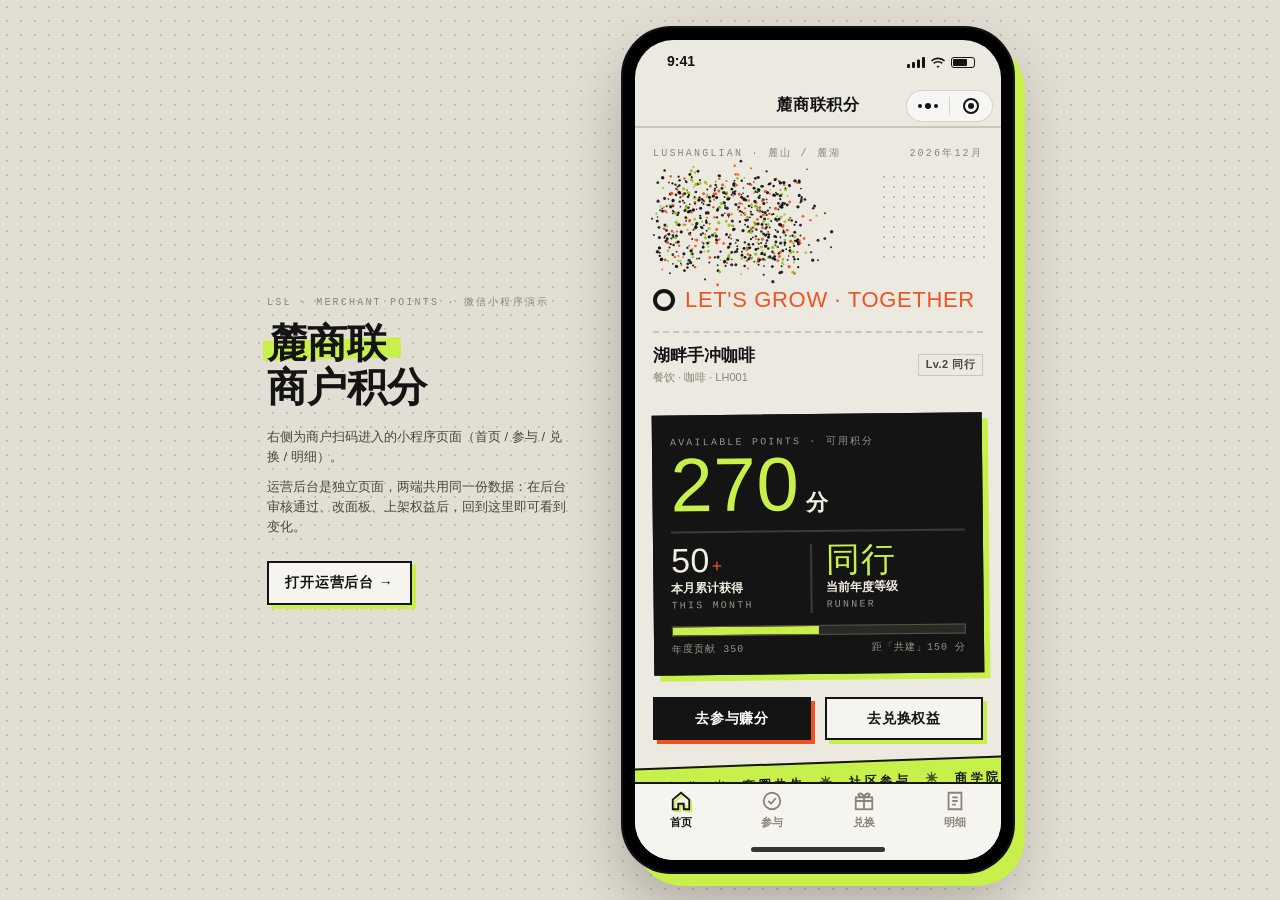
==== index.html @ a85f7c79 "麓商联商户积分系统演示：商户端小程序页面 + 运营后台 - 商户端（index.html）：按微信小程序画面呈现，首页 / 参与 / 兑换 / 明细四个 Tab，   积分申报、权益兑换、绑定门店与入" ====
<!DOCTYPE html>
<html lang="zh-CN">
<head>
  <meta charset="UTF-8" />
  <meta name="viewport" content="width=device-width, initial-scale=1, viewport-fit=cover" />
  <meta name="theme-color" content="#ece9e0" />
  <title>麓商联 · 商户积分</title>
  <link rel="stylesheet" href="styles.css" />
</head>
<body class="mp">

  <!-- 桌面端演示说明（手机打开时自动隐藏） -->
  <aside class="stage-note">
    <div class="mono">LSL · MERCHANT POINTS · 微信小程序演示</div>
    <h1><span class="marker">麓商联</span><br />商户积分</h1>
    <p>右侧为商户扫码进入的小程序页面（首页 / 参与 / 兑换 / 明细）。</p>
    <p>运营后台是独立页面，两端共用同一份数据：在后台审核通过、改面板、上架权益后，回到这里即可看到变化。</p>
    <a class="btn green" href="admin.html" target="_blank">打开运营后台 →</a>
  </aside>

  <div class="phone">
    <div class="screen" id="screen">
      <div class="statusbar">
        <span>9:41</span>
        <span class="sig">
          <svg width="18" height="11" viewBox="0 0 18 11" fill="currentColor"><rect x="0" y="7" width="3" height="4" rx="1"/><rect x="5" y="5" width="3" height="6" rx="1"/><rect x="10" y="2.5" width="3" height="8.5" rx="1"/><rect x="15" y="0" width="3" height="11" rx="1"/></svg>
          <svg width="16" height="11" viewBox="0 0 16 11" fill="currentColor"><path d="M8 2.2c2.3 0 4.4.9 6 2.4l1.1-1.2A10 10 0 0 0 8 .6 10 10 0 0 0 .9 3.4L2 4.6a8.5 8.5 0 0 1 6-2.4Zm0 3.3c1.4 0 2.7.5 3.7 1.4l1.1-1.2A7 7 0 0 0 8 3.9a7 7 0 0 0-4.8 1.8l1.1 1.2c1-.9 2.3-1.4 3.7-1.4Zm0 3.2c.6 0 1.1.2 1.5.6L8 11 6.5 9.3c.4-.4.9-.6 1.5-.6Z"/></svg>
          <span class="batt"><i></i></span>
        </span>
      </div>
      <div class="navbar">
        <button class="back" id="navBack" aria-label="返回">‹</button>
        <div class="title" id="navTitle">麓商联积分</div>
        <div class="capsule" aria-hidden="true">
          <span class="dots"><i></i><i></i><i></i></span><span class="sep"></span><span><i class="ring"></i></span>
        </div>
      </div>

      <main class="page" id="page"></main>

      <nav class="tabbar" id="tabbar">
        <button data-tab="home" class="on">
          <svg viewBox="0 0 24 24"><path d="M3 10.5 12 3l9 7.5V21h-6v-6H9v6H3z"/></svg>首页
        </button>
        <button data-tab="tasks">
          <svg viewBox="0 0 24 24"><circle cx="12" cy="12" r="9"/><path d="m8 12 3 3 5-6"/></svg>参与
        </button>
        <button data-tab="mall">
          <svg viewBox="0 0 24 24"><rect x="3" y="8" width="18" height="13"/><path d="M3 12h18M12 8v13M12 8S10 3 7 4s0 4 5 4c5 0 8-3 5-4s-5 4-5 4"/></svg>兑换
        </button>
        <button data-tab="ledger">
          <svg viewBox="0 0 24 24"><path d="M5 3h14v18H5z"/><path d="M9 8h6M9 12h6M9 16h4"/></svg>明细
        </button>
      </nav>
      <div class="home-ind"></div>
    </div>
  </div>

  <script src="store.js"></script>
  <script src="fx.js"></script>
  <script src="app.js"></script>
</body>
</html>
---- styles.css ----
/* 麓商联商户积分系统 · 共用样式
 * 视觉参照「麓客热汗圈 LETS SWEAT」（浅色）：米白底、墨黑描边的手绘感倾斜卡片、
 * 荧光绿马克笔底条 / 橙红点缀、粗黑中文标题、窄体数字、等宽字距标签、错位阴影按钮。
 */
:root {
  --bg: #ece9e0;          /* 米白底 */
  --bg-deep: #141414;     /* 墨黑（实心按钮 / 深色块） */
  --card: #f6f4ee;
  --card-2: #e3dfd3;
  --field: #f8f6f1;
  --line: #141414;
  --line-soft: #cbc6b8;
  --ink: #141414;
  --ink-2: #4b473e;
  --muted: #8a8578;
  --orange: #ea5520;
  --orange-deep: #c9431a;
  --lime: #c8f04a;        /* 荧光绿马克笔 */
  --lime-ink: #4f7a00;    /* 荧光绿在浅底上的可读文字色 */
  --cyan: #1597a6;
  --shadow: #b9b4a6;

  --sec-donation: var(--orange);
  --sec-synergy: var(--lime-ink);
  --sec-community: var(--cyan);

  --f-cn: "Source Han Sans SC", "Noto Sans CJK SC", "PingFang SC", "HarmonyOS Sans SC", "Microsoft YaHei", sans-serif;
  --f-num: "Bebas Neue", "Oswald", Impact, "Haettenschweiler", "Arial Narrow Bold", "DIN Condensed", sans-serif;
  --f-mono: "JetBrains Mono", "SFMono-Regular", Menlo, Consolas, "Courier New", monospace;
}

* { box-sizing: border-box; margin: 0; padding: 0; -webkit-tap-highlight-color: transparent; }
html, body { height: 100%; }
body {
  font-family: var(--f-cn);
  color: var(--ink);
  background: var(--bg);
  font-size: 14px;
  line-height: 1.55;
  -webkit-font-smoothing: antialiased;
}
button, input, select, textarea { font: inherit; color: inherit; }
button { cursor: pointer; background: none; border: 0; }
a { color: inherit; text-decoration: none; }
img { max-width: 100%; display: block; }

/* ---------- 基础元素 ---------- */
.mono { font-family: var(--f-mono); letter-spacing: .22em; font-size: 10px; color: var(--muted); text-transform: uppercase; }
.num { font-family: var(--f-num); font-weight: 400; letter-spacing: .01em; line-height: .9; }
.orange { color: var(--orange); }
.lime { color: var(--lime); }
.muted { color: var(--muted); }
.heavy { font-weight: 900; letter-spacing: .02em; }

/* 粗黑标题 + 荧光绿马克笔底条 */
.marker { position: relative; display: inline-block; z-index: 0; }
.marker::after {
  content: ""; position: absolute; z-index: -1; left: -4px; right: -14px; bottom: .08em; height: .5em;
  background: var(--lime); transform: rotate(-1.6deg); transform-origin: left;
}

/* 区块标题：02 / 06 · 关于我们 */
.sec-head { display: flex; justify-content: space-between; align-items: center; padding-bottom: 10px; border-bottom: 2px solid var(--line-soft); margin-bottom: 18px; }
.sec-head .mono b { color: var(--ink-2); font-weight: 600; }
.sec-title { font-size: 26px; font-weight: 900; line-height: 1.15; margin-bottom: 16px; letter-spacing: .02em; }

/* 手绘感描边卡片（轻微倾斜、错落） */
.card {
  position: relative; background: var(--card); border: 2px solid var(--line);
  padding: 16px; box-shadow: 4px 4px 0 var(--shadow);
}
.tilt > .card:nth-child(3n+1), .card.t1 { transform: rotate(-.6deg); }
.tilt > .card:nth-child(3n+2), .card.t2 { transform: rotate(.5deg); }
.tilt > .card:nth-child(3n), .card.t3 { transform: rotate(-.25deg); }
.idx {
  position: absolute; top: -9px; right: -7px; background: var(--orange-deep); color: #fff;
  font-family: var(--f-mono); font-size: 10px; padding: 2px 6px; border: 1.5px solid var(--ink); letter-spacing: .05em;
}

/* 按钮：深色 + 浅描边 + 错位色块阴影 */
.btn {
  display: inline-flex; align-items: center; justify-content: center; gap: 6px;
  background: var(--bg-deep); color: #fff; border: 2px solid var(--line);
  padding: 9px 16px; font-weight: 800; letter-spacing: .06em; font-size: 14px;
  box-shadow: 4px 4px 0 var(--orange); transition: transform .12s, box-shadow .12s; white-space: nowrap;
}
.btn:active { transform: translate(3px, 3px); box-shadow: 1px 1px 0 var(--orange); }
.btn.green { background: var(--card); color: var(--ink); box-shadow: 4px 4px 0 var(--lime); }
.btn.green:active { box-shadow: 1px 1px 0 var(--lime); }
.btn.solid { background: var(--orange); border-color: var(--ink); color: #fff; box-shadow: 4px 4px 0 var(--ink); }
.btn.lime { background: var(--lime); color: var(--ink); border-color: var(--ink); box-shadow: 4px 4px 0 var(--ink); }
.btn.ghost { background: transparent; box-shadow: none; border-color: var(--line-soft); color: var(--ink-2); }
.btn.sm { padding: 5px 10px; font-size: 12px; box-shadow: 3px 3px 0 var(--orange); }
.btn.sm.green { box-shadow: 3px 3px 0 var(--lime); }
.btn.sm.ghost { box-shadow: none; }
.btn.block { width: 100%; }
.btn[disabled] { opacity: .4; pointer-events: none; }

/* 板块标签 */
.chip {
  display: inline-flex; align-items: center; gap: 4px; font-size: 11px; padding: 1px 7px; border: 1.5px solid currentColor;
  font-weight: 700; letter-spacing: .04em; white-space: nowrap; line-height: 1.6;
}
.chip.donation { color: var(--sec-donation); }
.chip.synergy { color: var(--sec-synergy); }
.chip.community { color: var(--sec-community); }
.chip.plain { color: var(--ink-2); border-color: var(--line-soft); }
.dot { width: 8px; height: 8px; display: inline-block; }
.dot.donation { background: var(--sec-donation); }
.dot.synergy { background: var(--lime); outline: 1.5px solid var(--ink); outline-offset: -1.5px; }
.dot.community { background: var(--sec-community); }

/* 跑马灯斜条 */
.band {
  background: var(--lime); color: var(--ink); transform: rotate(-2deg); margin: 22px -30px; padding: 8px 0;
  overflow: hidden; white-space: nowrap; border-top: 2px solid var(--ink); border-bottom: 2px solid var(--ink);
}
.band-track { display: inline-block; animation: marquee 22s linear infinite; font-weight: 800; font-size: 12px; letter-spacing: .3em; }
.band-track span { margin: 0 14px; }
.band-track i { font-style: normal; opacity: .7; }
@keyframes marquee { from { transform: translateX(0); } to { transform: translateX(-50%); } }

/* 粒子标题 */
[data-fx] { position: relative; }
[data-fx].fx-run:not(.fx-done) .fx-line { opacity: 0; }
[data-fx] .fx-line { transition: opacity 1s ease; display: block; }
.fx-canvas { position: absolute; pointer-events: none; transition: opacity .9s ease; z-index: 2; }

/* 表单 */
.field { display: block; margin-bottom: 14px; }
.field > span { display: block; font-size: 12px; color: var(--ink-2); margin-bottom: 6px; font-weight: 700; }
.field input, .field select, .field textarea {
  width: 100%; background: var(--field); border: 2px solid var(--line-soft); padding: 10px 12px; outline: none; border-radius: 0;
}
.field textarea { min-height: 80px; resize: vertical; }
.field input:focus, .field select:focus, .field textarea:focus { border-color: var(--ink); box-shadow: 3px 3px 0 var(--lime); }
.field .hint { font-size: 12px; color: var(--muted); margin-top: 6px; }
.row { display: flex; gap: 12px; }
.row > * { flex: 1; }

/* 进度条 / 分段条 */
.bar { height: 10px; background: var(--card-2); border: 1.5px solid var(--ink); display: flex; overflow: hidden; }
.bar > i { display: block; height: 100%; }
.bar > i.donation { background: var(--sec-donation); }
.bar > i.synergy { background: var(--lime); }
.bar > i.community { background: var(--sec-community); }
.bar > i.lv { background: var(--lime); }

.empty { text-align: center; color: var(--muted); padding: 28px 0; font-size: 13px; }

/* toast */
.toast {
  position: fixed; left: 50%; top: 40%; transform: translate(-50%, -50%); z-index: 999; background: var(--bg-deep); color: #fff;
  border: 2px solid var(--ink); box-shadow: 4px 4px 0 var(--lime); padding: 12px 18px; font-weight: 700; max-width: 300px; text-align: center;
  animation: pop .2s ease;
}
@keyframes pop { from { transform: translate(-50%, -40%); opacity: 0; } }

/* ==========================================================
 *  商户端 · 微信小程序模拟
 * ========================================================== */
body.mp {
  background-color: #e2ded3;
  background-image: radial-gradient(rgba(20, 20, 20, .16) 1px, transparent 1.2px);
  background-size: 14px 14px;
  display: flex; align-items: center; justify-content: center; gap: 56px; min-height: 100vh; padding: 24px;
}
.stage-note { max-width: 300px; }
.stage-note h1 { font-size: 40px; font-weight: 900; line-height: 1.1; margin: 10px 0 18px; }
.stage-note p { color: var(--ink-2); font-size: 13px; margin-bottom: 10px; }
.stage-note .btn { margin-top: 14px; }

.phone {
  width: 390px; height: 844px; border-radius: 48px; background: #000; padding: 12px; position: relative; flex: none;
  box-shadow: 0 0 0 2px #141414, 12px 14px 0 var(--lime), 0 30px 60px rgba(0, 0, 0, .25);
}
.screen { width: 100%; height: 100%; border-radius: 38px; overflow: hidden; background: var(--bg); display: flex; flex-direction: column; position: relative; }
.statusbar { height: 44px; flex: none; display: flex; align-items: center; justify-content: space-between; padding: 0 26px 0 32px; font-size: 14px; font-weight: 700; }
.statusbar .sig { display: flex; gap: 5px; align-items: center; }
.statusbar .batt { width: 24px; height: 11px; border: 1.5px solid var(--ink); border-radius: 3px; padding: 1px; }
.statusbar .batt i { display: block; height: 100%; width: 72%; background: var(--ink); border-radius: 1px; }

.navbar { height: 44px; flex: none; position: relative; display: flex; align-items: center; justify-content: center; border-bottom: 2px solid var(--line-soft); }
.navbar .title { font-weight: 800; font-size: 16px; letter-spacing: .04em; }
.navbar .back { position: absolute; left: 10px; font-size: 22px; padding: 0 8px; display: none; }
.capsule {
  position: absolute; right: 8px; top: 6px; width: 87px; height: 32px; border-radius: 16px; border: 1px solid rgba(0, 0, 0, .14);
  background: rgba(255, 255, 255, .6); display: flex; align-items: center;
}
.capsule span { flex: 1; display: flex; justify-content: center; align-items: center; }
.capsule .sep { flex: none; width: 1px; height: 18px; background: rgba(0, 0, 0, .14); }
.capsule .dots { gap: 3px; }
.capsule .dots i { width: 4px; height: 4px; border-radius: 50%; background: var(--ink); display: block; }
.capsule .dots i:nth-child(2) { width: 6px; height: 6px; }
.capsule .ring { width: 16px; height: 16px; border-radius: 50%; border: 2px solid var(--ink); position: relative; }
.capsule .ring::after { content: ""; position: absolute; inset: 3px; border-radius: 50%; background: var(--ink); }

.page { flex: 1; overflow-y: auto; overflow-x: hidden; padding: 18px 18px 28px; scrollbar-width: none; }
.page::-webkit-scrollbar { display: none; }

.tabbar { flex: none; height: 78px; padding-bottom: 22px; display: flex; border-top: 2px solid var(--ink); background: var(--card); }
.tabbar button { flex: 1; display: flex; flex-direction: column; align-items: center; justify-content: center; gap: 2px; font-size: 11px; color: var(--muted); font-weight: 700; }
.tabbar svg { width: 22px; height: 22px; stroke: currentColor; fill: none; stroke-width: 2; }
.tabbar button.on { color: var(--ink); }
.tabbar button.on svg { filter: drop-shadow(2px 2px 0 var(--lime)); }
.home-ind { position: absolute; bottom: 8px; left: 50%; transform: translateX(-50%); width: 134px; height: 5px; border-radius: 3px; background: var(--ink); opacity: .85; z-index: 50; }

/* 首页 Hero */
.hero { position: relative; margin-bottom: 18px; }
.hero .brand-line { display: flex; justify-content: space-between; align-items: center; }
.hero-title { font-size: 46px; font-weight: 900; line-height: 1.06; margin: 14px 0 10px; letter-spacing: .02em; }
.hero-title .fx-line:last-child { position: relative; }
.hero-band { position: absolute; left: -6px; right: -60px; bottom: 2px; height: 22px; background: var(--lime); transform: rotate(-2.2deg); z-index: -1; }
.hero-tag { font-family: var(--f-num); color: var(--orange); font-size: 22px; letter-spacing: .03em; display: flex; align-items: center; gap: 10px; }
.hero-tag::before { content: ""; width: 14px; height: 14px; border: 4px solid var(--ink); border-radius: 50%; }

.store-line { display: flex; align-items: center; justify-content: space-between; gap: 10px; margin: 14px 0 0; padding: 10px 0; border-top: 2px dashed var(--line-soft); }
.store-line .name { font-size: 17px; font-weight: 900; }
.store-line .meta { font-size: 11px; color: var(--muted); }

.points-card { margin-top: 18px; padding: 18px 16px 16px; background: var(--bg-deep); color: #f2ede1; border: 2px solid var(--line); box-shadow: 6px 6px 0 var(--lime); transform: rotate(-.6deg); }
.points-card .big { font-size: 76px; color: var(--lime); }
.points-card .big small { font-size: 22px; color: #f2ede1; margin-left: 6px; font-family: var(--f-cn); font-weight: 800; }
.points-card .stats { display: flex; border-top: 2px solid #3b3a35; margin-top: 12px; padding-top: 12px; }
.points-card .stats > div { flex: 1; }
.points-card .stats > div + div { border-left: 2px solid #3b3a35; padding-left: 14px; }
.points-card .stats .num { font-size: 34px; }
.points-card .stats .num em { font-style: normal; font-size: 18px; color: var(--orange); margin-left: 2px; }
.points-card .stats .lbl { font-size: 12px; font-weight: 800; margin-top: 4px; }
.points-card .lvbar { margin-top: 12px; }
.points-card .lvbar .mono { display: flex; justify-content: space-between; margin-top: 6px; letter-spacing: .1em; }
.hero-actions { display: flex; gap: 14px; margin-top: 22px; }
.hero-actions .btn { flex: 1; }

.block { margin-top: 30px; }

/* 年度贡献值 */
.contrib-total { display: flex; align-items: baseline; gap: 10px; margin-bottom: 10px; }
.contrib-total .num { font-size: 56px; }
.contrib-rows { margin-top: 14px; }
.contrib-row { display: flex; align-items: center; gap: 10px; padding: 9px 0; border-bottom: 1.5px dashed var(--line-soft); }
.contrib-row .nm { font-weight: 800; flex: 1; }
.contrib-row .en { font-family: var(--f-mono); font-size: 10px; color: var(--muted); letter-spacing: .2em; }
.contrib-row .num { font-size: 26px; min-width: 50px; text-align: right; }

/* 规则卡 */
.rule-cards { display: grid; gap: 18px; }
.rule-card h3 { font-size: 20px; font-weight: 900; display: flex; align-items: center; gap: 8px; }
.rule-card .en { font-family: var(--f-mono); font-size: 10px; letter-spacing: .25em; color: var(--muted); margin-bottom: 4px; }
.rule-card .what { color: var(--ink-2); font-size: 13px; margin: 6px 0 10px; }
.rule-card ul { list-style: none; border-top: 1.5px solid var(--line-soft); padding-top: 8px; }
.rule-card li { font-size: 13px; padding: 3px 0 3px 16px; position: relative; }
.rule-card li::before { content: "✳"; position: absolute; left: 0; color: var(--orange); font-size: 10px; top: 6px; }
.rule-card .verify { font-size: 12px; color: var(--muted); margin-top: 8px; }
.rule-card .mine { display: flex; justify-content: space-between; align-items: baseline; margin-top: 10px; padding-top: 10px; border-top: 1.5px dashed var(--line-soft); font-size: 12px; font-weight: 700; }
.rule-card .mine .num { font-size: 28px; }

/* 商圈面板 */
.panel-box { background: var(--card); border: 2px solid var(--line); padding: 16px; box-shadow: 5px 5px 0 var(--lime); }
.panel-box h3 { color: var(--ink); font-size: 22px; font-weight: 900; line-height: 1.2; }
.metrics { display: grid; grid-template-columns: repeat(3, 1fr); margin: 14px 0 6px; border-top: 2px solid var(--line-soft); border-bottom: 2px solid var(--line-soft); }
.metrics > div { padding: 12px 0 10px; }
.metrics > div + div { padding-left: 10px; border-left: 1.5px solid var(--line-soft); }
.metrics .num { font-size: 32px; }
.metrics .unit { color: var(--orange); font-weight: 800; font-size: 12px; }
.metrics .lbl { font-size: 11px; color: var(--ink-2); font-weight: 700; margin-top: 4px; }
.notices { list-style: none; }
.notices li { display: flex; gap: 10px; padding: 9px 0; border-bottom: 1.5px dashed var(--line-soft); font-size: 13px; }
.notices li:last-child { border-bottom: 0; }
.notices .n { font-family: var(--f-mono); color: var(--orange); font-size: 11px; padding-top: 2px; }

/* 参与任务 */
.task-list { display: grid; gap: 16px; }
.task .top { display: flex; gap: 6px; flex-wrap: wrap; margin-bottom: 8px; }
.task h4 { font-size: 16px; font-weight: 900; line-height: 1.35; }
.task .desc { font-size: 12px; color: var(--ink-2); margin: 6px 0 10px; }
.task .foot { display: flex; align-items: flex-end; justify-content: space-between; gap: 10px; border-top: 1.5px solid var(--line-soft); padding-top: 10px; }
.task .pts .num { font-size: 30px; color: var(--ink); }
.task .pts .mono { letter-spacing: .1em; }
.task .verify { font-size: 11px; color: var(--muted); }

.filters { display: flex; gap: 8px; overflow-x: auto; margin-bottom: 18px; scrollbar-width: none; }
.filters::-webkit-scrollbar { display: none; }
.filters button { flex: none; border: 2px solid var(--line-soft); padding: 5px 12px; font-size: 12px; font-weight: 800; color: var(--ink-2); }
.filters button.on { border-color: var(--ink); background: var(--ink); color: #fff; box-shadow: 3px 3px 0 var(--orange); }

/* 兑换 */
.reward-list { display: grid; gap: 14px; }
.reward { display: flex; gap: 12px; align-items: center; }
.reward .ico { width: 54px; height: 54px; flex: none; border: 2px solid var(--line); display: flex; align-items: center; justify-content: center; font-family: var(--f-num); font-size: 26px; background: var(--card-2); }
.reward .body { flex: 1; min-width: 0; }
.reward h4 { font-size: 15px; font-weight: 900; }
.reward .sub { font-size: 11px; color: var(--muted); }
.reward .state { font-size: 12px; font-weight: 800; margin-top: 4px; }
.reward .cost { text-align: right; flex: none; }
.reward .cost .num { font-size: 28px; color: var(--ink); }
.ok-text { color: var(--lime-ink); }
.lack-text { color: var(--orange); }

.mall-grid { display: grid; grid-template-columns: 1fr 1fr; gap: 16px 12px; }
.mall-card { display: flex; flex-direction: column; padding: 12px; }
.mall-card .cover { height: 84px; margin: -12px -12px 10px; border-bottom: 2px solid var(--line); background: repeating-linear-gradient(-45deg, var(--card-2) 0 8px, var(--card) 8px 16px); display: flex; align-items: flex-end; justify-content: space-between; padding: 8px; }
.mall-card .cover .num { font-size: 40px; color: var(--ink); opacity: .9; }
.mall-card h4 { font-size: 14px; font-weight: 900; line-height: 1.3; }
.mall-card .sub { font-size: 11px; color: var(--muted); margin: 4px 0 8px; flex: 1; }
.mall-card .cost { display: flex; align-items: baseline; justify-content: space-between; margin-bottom: 10px; }
.mall-card .cost .num { font-size: 26px; color: var(--ink); }

/* 流水 */
.ledger { list-style: none; }
.ledger li { display: flex; align-items: center; gap: 10px; padding: 11px 0; border-bottom: 1.5px dashed var(--line-soft); }
.ledger .t { flex: 1; min-width: 0; }
.ledger .t b { display: block; font-size: 14px; font-weight: 800; white-space: nowrap; overflow: hidden; text-overflow: ellipsis; }
.ledger .t small { font-size: 11px; color: var(--muted); display: flex; gap: 6px; align-items: center; margin-top: 2px; }
.ledger .v { font-family: var(--f-num); font-size: 24px; }
.ledger .v.plus { color: var(--lime-ink); }
.ledger .v.minus { color: var(--orange); }

.status { font-size: 11px; font-weight: 800; padding: 1px 6px; border: 1.5px solid; white-space: nowrap; }
.status.pending, .status.s-待处理 { color: #b07a00; }
.status.approved, .status.s-已完成, .status.active { color: var(--lime-ink); }
.status.rejected, .status.revoked, .status.off { color: var(--orange); }
.status.s-处理中 { color: var(--cyan); }

.footer-switch { margin-top: 34px; text-align: center; padding: 18px 0 6px; border-top: 2px solid var(--line-soft); }
.footer-switch .mono { margin-top: 12px; display: block; }

/* 底部弹层（小程序 ActionSheet 风格） */
.mask { position: absolute; inset: 0; background: rgba(0, 0, 0, .6); z-index: 80; display: flex; align-items: flex-end; animation: fade .2s; }
@keyframes fade { from { opacity: 0; } }
.sheet { width: 100%; max-height: 86%; overflow-y: auto; background: var(--bg); border-top: 2px solid var(--line); padding: 18px 18px 34px; animation: up .25s ease; }
@keyframes up { from { transform: translateY(40px); opacity: .3; } }
.sheet-head { display: flex; justify-content: space-between; align-items: center; margin-bottom: 14px; }
.sheet-head h3 { font-size: 20px; font-weight: 900; }
.sheet-head .x { font-size: 22px; color: var(--muted); padding: 0 4px; }
.upload { border: 2px dashed var(--line-soft); padding: 14px; text-align: center; color: var(--muted); font-size: 12px; cursor: pointer; display: block; }
.upload img { max-height: 120px; margin: 0 auto 6px; }

/* 绑定门店 */
.bind-list { display: grid; gap: 12px; margin: 14px 0 24px; }
.bind-item { display: flex; align-items: center; justify-content: space-between; text-align: left; width: 100%; }
.bind-item b { font-size: 15px; font-weight: 900; display: block; }
.bind-item small { color: var(--muted); font-size: 11px; }
.bind-item.on { border-color: var(--ink); box-shadow: 4px 4px 0 var(--lime); }

/* ==========================================================
 *  运营后台
 * ========================================================== */
body.admin { min-height: 100vh; }
.a-top { position: sticky; top: 0; z-index: 20; background: var(--bg); border-bottom: 2px solid var(--line); height: 64px; display: flex; align-items: center; padding: 0 32px; gap: 14px; }
.a-top .logo { font-size: 20px; font-weight: 900; letter-spacing: .04em; }
.a-top .grow { flex: 1; }
.a-wrap { display: flex; max-width: 1360px; margin: 0 auto; }
.a-side { width: 220px; flex: none; padding: 26px 18px; position: sticky; top: 64px; align-self: flex-start; height: calc(100vh - 64px); border-right: 2px solid var(--line-soft); }
.a-side button { display: flex; width: 100%; align-items: center; gap: 10px; padding: 11px 12px; margin-bottom: 6px; font-weight: 800; font-size: 15px; color: var(--ink-2); border: 2px solid transparent; text-align: left; }
.a-side button .mono { color: var(--orange); letter-spacing: .05em; font-size: 11px; }
.a-side button:hover { color: var(--ink); }
.a-side button.on { border-color: var(--line); background: var(--card); color: var(--ink); box-shadow: 4px 4px 0 var(--orange); }
.a-side .badge { margin-left: auto; background: var(--orange); color: #fff; font-family: var(--f-mono); font-size: 10px; padding: 0 6px; }
.a-main { flex: 1; min-width: 0; padding: 30px 36px 80px; }
.a-title { font-size: 44px; font-weight: 900; line-height: 1.1; margin: 4px 0 22px; letter-spacing: .02em; }
.a-grid { display: grid; gap: 20px; }
.a-grid.c2 { grid-template-columns: 1fr 1fr; }
.a-grid.c3 { grid-template-columns: repeat(3, 1fr); }
.a-grid.c4 { grid-template-columns: repeat(4, 1fr); }
.a-sub { font-size: 18px; font-weight: 900; margin: 30px 0 12px; display: flex; align-items: center; justify-content: space-between; gap: 10px; }
.kpi .num { font-size: 56px; }
.kpi .num em { font-style: normal; color: var(--orange); font-size: 22px; margin-left: 2px; }
.kpi .lbl { font-weight: 800; margin-top: 6px; }

table.tbl { width: 100%; border-collapse: collapse; background: var(--card); border: 2px solid var(--line); }
.tbl th { text-align: left; font-family: var(--f-mono); font-size: 10px; letter-spacing: .18em; color: var(--muted); font-weight: 500; padding: 12px; border-bottom: 2px solid var(--line); white-space: nowrap; }
.tbl td { padding: 12px; border-bottom: 1.5px dashed var(--line-soft); vertical-align: middle; font-size: 13px; }
.tbl tr:last-child td { border-bottom: 0; }
.tbl td .num { font-size: 24px; }
.tbl .ops { display: flex; gap: 10px; flex-wrap: nowrap; }
.tbl input.inline { width: 70px; background: var(--field); border: 2px solid var(--line-soft); padding: 4px 6px; }
.tbl .thumb { width: 44px; height: 44px; object-fit: cover; border: 1.5px solid var(--line); cursor: zoom-in; }
.tbl small { color: var(--muted); }

.a-modal { position: fixed; inset: 0; background: rgba(0, 0, 0, .65); z-index: 100; display: flex; align-items: center; justify-content: center; padding: 20px; animation: fade .2s; }
.a-modal .card { width: 520px; max-width: 100%; max-height: 90vh; overflow: auto; padding: 24px; background: var(--bg); box-shadow: 8px 8px 0 var(--orange); }
.a-modal h3 { font-size: 24px; font-weight: 900; margin-bottom: 18px; }
.a-modal .acts { display: flex; justify-content: flex-end; gap: 14px; margin-top: 8px; }

.dist { display: grid; gap: 14px; }
.dist-row { display: grid; grid-template-columns: 120px 1fr 80px; gap: 12px; align-items: center; }
.dist-row .bar { height: 18px; }
.dist-row .num { font-size: 28px; text-align: right; }

.metric-edit { display: grid; grid-template-columns: 1fr 1fr 80px; gap: 10px; margin-bottom: 10px; }

/* 响应式：手机直接打开时，小程序画面占满屏幕 */
@media (max-width: 520px) {
  body.mp { padding: 0; display: block; }
  .stage-note { display: none; }
  .phone { width: 100%; height: 100vh; height: 100dvh; border-radius: 0; padding: 0; box-shadow: none; }
  .screen { border-radius: 0; }
  .home-ind, .statusbar { display: none; }
  .tabbar { height: 60px; padding-bottom: env(safe-area-inset-bottom); }
}
@media (max-width: 900px) and (min-width: 521px) { .stage-note { display: none; } }
@media (max-width: 1000px) {
  .a-side { width: 74px; padding: 20px 8px; }
  .a-side button .t, .a-side .badge { display: none; }
  .a-grid.c4 { grid-template-columns: 1fr 1fr; }
  .a-grid.c3, .a-grid.c2 { grid-template-columns: 1fr; }
  .a-main { padding: 24px 18px 60px; }
}

/* ---------- 浅色主题补充 ---------- */
.points-card .bar { background: #2a2925; border-color: #55534b; }
.points-card .mono { color: #9a9588; }
.dotgrid { background-image: radial-gradient(rgba(20, 20, 20, .22) 1px, transparent 1.2px); background-size: 10px 10px; }
.hero .dotgrid { position: absolute; right: -6px; top: 26px; width: 110px; height: 90px; z-index: -1; }
.panel-box h3 .marker::after, .a-title .marker::after { height: .42em; }
.metric-edit input { background: var(--field); border: 2px solid var(--line-soft); padding: 8px 10px; outline: none; min-width: 0; }
.metric-edit input:focus { border-color: var(--ink); }
/* 层叠修正：让马克笔底条 / 点阵装饰留在文字后、卡片前 */
.page, .hero, .stage-note, .a-main, .panel-box { isolation: isolate; }
.task .pts { min-width: 0; }
.task .pts .num { font-size: 24px; }
.metrics .num { font-size: 26px; overflow-wrap: anywhere; }
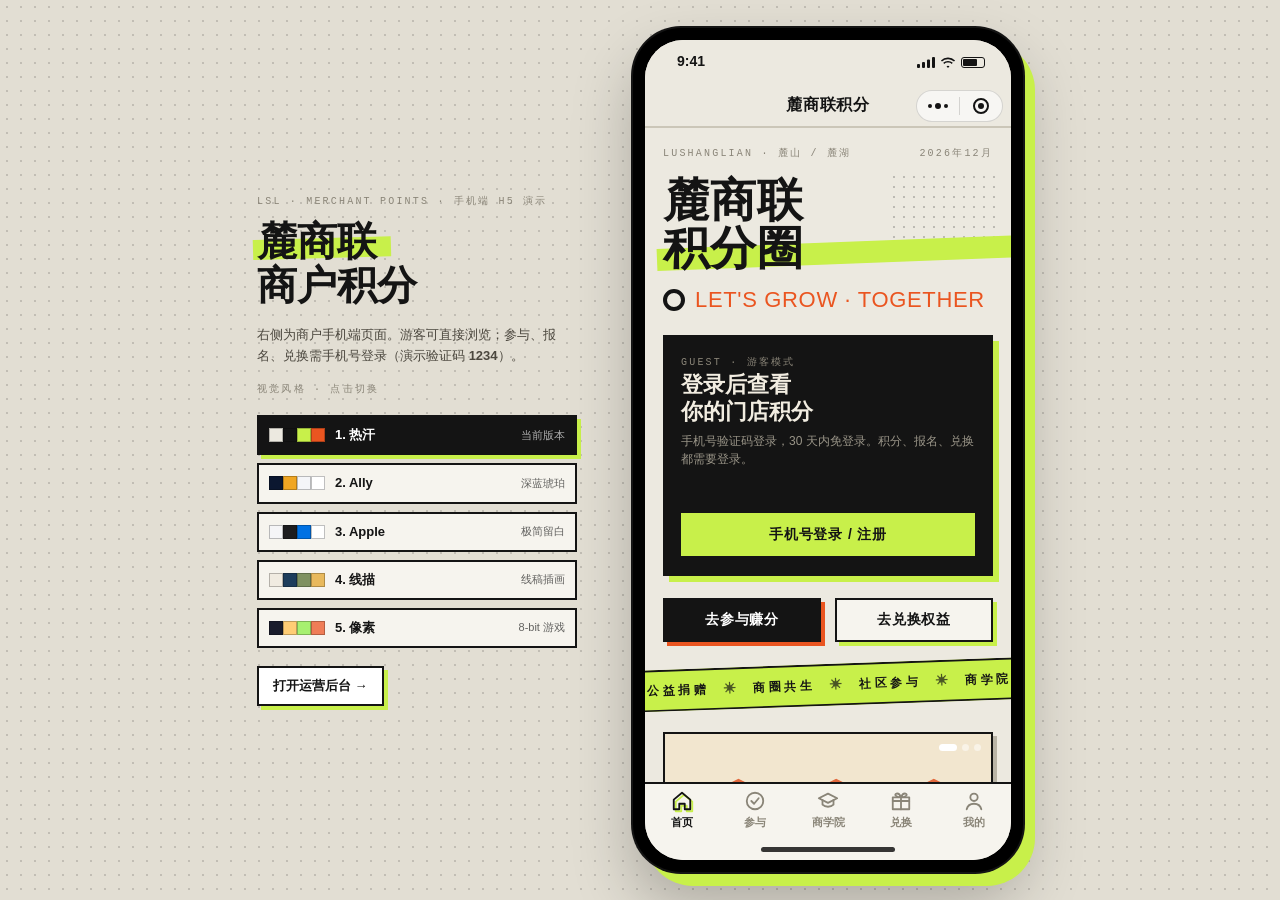
==== commit f0b09ba5: "第二版：手机号登录、门店绑定、商学院、工作人员、合作留资、后台用户管理与 5 套视觉风格 商户端 - 手机号 + 验证码登录（演示码 1234），30 天免登录自动续期；游客可浏览，参与 / 报名 /" ====
--- a/index.html
+++ b/index.html
@@ -1,21 +1,29 @@
 <!DOCTYPE html>
-<html lang="zh-CN">
+<html lang="zh-CN" data-theme="sweat">
 <head>
   <meta charset="UTF-8" />
   <meta name="viewport" content="width=device-width, initial-scale=1, viewport-fit=cover" />
   <meta name="theme-color" content="#ece9e0" />
   <title>麓商联 · 商户积分</title>
   <link rel="stylesheet" href="styles.css" />
+  <link rel="stylesheet" href="themes.css" />
 </head>
 <body class="mp">
 
   <!-- 桌面端演示说明（手机打开时自动隐藏） -->
   <aside class="stage-note">
-    <div class="mono">LSL · MERCHANT POINTS · 微信小程序演示</div>
+    <div class="mono">LSL · MERCHANT POINTS · 手机端 H5 演示</div>
     <h1><span class="marker">麓商联</span><br />商户积分</h1>
-    <p>右侧为商户扫码进入的小程序页面（首页 / 参与 / 兑换 / 明细）。</p>
-    <p>运营后台是独立页面，两端共用同一份数据：在后台审核通过、改面板、上架权益后，回到这里即可看到变化。</p>
-    <a class="btn green" href="admin.html" target="_blank">打开运营后台 →</a>
+    <p>右侧为商户手机端页面。游客可直接浏览；参与、报名、兑换需手机号登录（演示验证码 <b>1234</b>）。</p>
+    <div class="mono" style="margin-top:16px">视觉风格 · 点击切换</div>
+    <div class="theme-pick">
+      <button data-theme-pick="sweat"><span class="sw"><i style="background:#ece9e0"></i><i style="background:#141414"></i><i style="background:#c8f04a"></i><i style="background:#ea5520"></i></span>1. 热汗<small>当前版本</small></button>
+      <button data-theme-pick="ally"><span class="sw"><i style="background:#0b1730"></i><i style="background:#f0a623"></i><i style="background:#f4f5f8"></i><i style="background:#fff"></i></span>2. Ally<small>深蓝琥珀</small></button>
+      <button data-theme-pick="apple"><span class="sw"><i style="background:#f5f5f7"></i><i style="background:#1d1d1f"></i><i style="background:#0071e3"></i><i style="background:#fff"></i></span>3. Apple<small>极简留白</small></button>
+      <button data-theme-pick="court"><span class="sw"><i style="background:#f0ebe1"></i><i style="background:#1d3d5c"></i><i style="background:#7f9160"></i><i style="background:#e8b95c"></i></span>4. 线描<small>线稿插画</small></button>
+      <button data-theme-pick="pixel"><span class="sw"><i style="background:#1a1c2c"></i><i style="background:#ffcd75"></i><i style="background:#a7f070"></i><i style="background:#ef7d57"></i></span>5. 像素<small>8-bit 游戏</small></button>
+    </div>
+    <div class="stage-links"><a href="admin.html" target="_blank">打开运营后台 →</a></div>
   </aside>
 
   <div class="phone">
@@ -31,26 +39,17 @@
       <div class="navbar">
         <button class="back" id="navBack" aria-label="返回">‹</button>
         <div class="title" id="navTitle">麓商联积分</div>
-        <div class="capsule" aria-hidden="true">
-          <span class="dots"><i></i><i></i><i></i></span><span class="sep"></span><span><i class="ring"></i></span>
-        </div>
+        <div class="capsule" aria-hidden="true"><span class="dots"><i></i><i></i><i></i></span><span class="sep"></span><span><i class="ring"></i></span></div>
       </div>
 
       <main class="page" id="page"></main>
 
       <nav class="tabbar" id="tabbar">
-        <button data-tab="home" class="on">
-          <svg viewBox="0 0 24 24"><path d="M3 10.5 12 3l9 7.5V21h-6v-6H9v6H3z"/></svg>首页
-        </button>
-        <button data-tab="tasks">
-          <svg viewBox="0 0 24 24"><circle cx="12" cy="12" r="9"/><path d="m8 12 3 3 5-6"/></svg>参与
-        </button>
-        <button data-tab="mall">
-          <svg viewBox="0 0 24 24"><rect x="3" y="8" width="18" height="13"/><path d="M3 12h18M12 8v13M12 8S10 3 7 4s0 4 5 4c5 0 8-3 5-4s-5 4-5 4"/></svg>兑换
-        </button>
-        <button data-tab="ledger">
-          <svg viewBox="0 0 24 24"><path d="M5 3h14v18H5z"/><path d="M9 8h6M9 12h6M9 16h4"/></svg>明细
-        </button>
+        <button data-tab="home" class="on"><svg viewBox="0 0 24 24"><path d="M3 10.5 12 3l9 7.5V21h-6v-6H9v6H3z"/></svg>首页</button>
+        <button data-tab="tasks"><svg viewBox="0 0 24 24"><circle cx="12" cy="12" r="9"/><path d="m8 12 3 3 5-6"/></svg>参与</button>
+        <button data-tab="academy"><svg viewBox="0 0 24 24"><path d="M2 9l10-5 10 5-10 5z"/><path d="M6 11v5c3 3 9 3 12 0v-5"/></svg>商学院</button>
+        <button data-tab="mall"><svg viewBox="0 0 24 24"><rect x="3" y="8" width="18" height="13"/><path d="M3 12h18M12 8v13M12 8S10 3 7 4s0 4 5 4c5 0 8-3 5-4s-5 4-5 4"/></svg>兑换</button>
+        <button data-tab="me"><svg viewBox="0 0 24 24"><circle cx="12" cy="8" r="4"/><path d="M4 21c1-4 4.5-6 8-6s7 2 8 6"/></svg>我的</button>
       </nav>
       <div class="home-ind"></div>
     </div>
--- a/styles.css
+++ b/styles.css
@@ -1,396 +1,513 @@
-/* 麓商联商户积分系统 · 共用样式
- * 视觉参照「麓客热汗圈 LETS SWEAT」（浅色）：米白底、墨黑描边的手绘感倾斜卡片、
- * 荧光绿马克笔底条 / 橙红点缀、粗黑中文标题、窄体数字、等宽字距标签、错位阴影按钮。
+/* 麓商联商户积分系统 · 基础样式
+ * 商户端的视觉全部由 :root 变量驱动，5 套风格（themes.css）只需覆盖变量和少量组件。
+ * 默认风格「热汗」参照麓客热汗圈 LETS SWEAT（浅色）：米白底、墨黑描边倾斜卡片、
+ * 荧光绿马克笔底条、橙红点缀、粗黑标题、窄体数字、等宽字距标签、错位阴影按钮。
  */
+@font-face { font-family: "PressStart"; src: url("fonts/press-start-2p-latin.woff2") format("woff2"); font-display: swap; unicode-range: U+0000-00FF, U+2190-21FF, U+2600-26FF; }
+
 :root {
-  --bg: #ece9e0;          /* 米白底 */
-  --bg-deep: #141414;     /* 墨黑（实心按钮 / 深色块） */
-  --card: #f6f4ee;
-  --card-2: #e3dfd3;
-  --field: #f8f6f1;
-  --line: #141414;
-  --line-soft: #cbc6b8;
-  --ink: #141414;
-  --ink-2: #4b473e;
-  --muted: #8a8578;
-  --orange: #ea5520;
-  --orange-deep: #c9431a;
-  --lime: #c8f04a;        /* 荧光绿马克笔 */
-  --lime-ink: #4f7a00;    /* 荧光绿在浅底上的可读文字色 */
-  --cyan: #1597a6;
-  --shadow: #b9b4a6;
-
-  --sec-donation: var(--orange);
-  --sec-synergy: var(--lime-ink);
-  --sec-community: var(--cyan);
-
-  --f-cn: "Source Han Sans SC", "Noto Sans CJK SC", "PingFang SC", "HarmonyOS Sans SC", "Microsoft YaHei", sans-serif;
+  --bg: #ece9e0; --surface: #f6f4ee; --surface-2: #e3dfd3; --field: #f8f6f1;
+  --ink: #141414; --ink-2: #4b473e; --muted: #8a8578;
+  --line: #141414; --line-soft: #cbc6b8; --shadow: #b9b4a6;
+  --accent: #ea5520; --accent-2: #c9431a; --accent-ink: #fff;
+  --hl: #c8f04a; --hl-ink: #4f7a00;
+  --dark: #141414; --dark-ink: #f2ede1; --dark-line: #3b3a35; --dark-muted: #9a9588;
+  --sec-donation: #ea5520; --sec-synergy: #4f7a00; --sec-community: #1597a6;
+  --bar-synergy: #c8f04a;
+
+  --f-body: "Source Han Sans SC", "Noto Sans CJK SC", "PingFang SC", "HarmonyOS Sans SC", "Microsoft YaHei", sans-serif;
+  --f-head: var(--f-body);
   --f-num: "Bebas Neue", "Oswald", Impact, "Haettenschweiler", "Arial Narrow Bold", "DIN Condensed", sans-serif;
   --f-mono: "JetBrains Mono", "SFMono-Regular", Menlo, Consolas, "Courier New", monospace;
+  --head-w: 900; --head-ls: .02em; --ns: 1; --mono-ls: .22em;
+
+  --r: 0px; --r-lg: 0px; --bw: 2px;
+  --card-bd: var(--bw) solid var(--line);
+  --card-sh: 4px 4px 0 var(--shadow);
+  --t1: -.6deg; --t2: .5deg; --t3: -.25deg;
+  --btn-bg: var(--ink); --btn-ink: #fff; --btn-bd: var(--line); --btn-sh: 4px 4px 0 var(--accent); --btn-r: 0px;
+  --btn2-bg: var(--surface); --btn2-ink: var(--ink); --btn2-sh: 4px 4px 0 var(--hl);
+  --nav-bg: var(--bg); --tab-bg: var(--surface); --tab-on: var(--ink); --tab-line: var(--ink);
+  --phone-sh: 12px 14px 0 var(--hl);
 }
 
 * { box-sizing: border-box; margin: 0; padding: 0; -webkit-tap-highlight-color: transparent; }
 html, body { height: 100%; }
-body {
-  font-family: var(--f-cn);
-  color: var(--ink);
-  background: var(--bg);
-  font-size: 14px;
-  line-height: 1.55;
-  -webkit-font-smoothing: antialiased;
-}
+body { font-family: var(--f-body); color: var(--ink); background: var(--bg); font-size: 14px; line-height: 1.55; -webkit-font-smoothing: antialiased; }
 button, input, select, textarea { font: inherit; color: inherit; }
 button { cursor: pointer; background: none; border: 0; }
 a { color: inherit; text-decoration: none; }
 img { max-width: 100%; display: block; }
 
 /* ---------- 基础元素 ---------- */
-.mono { font-family: var(--f-mono); letter-spacing: .22em; font-size: 10px; color: var(--muted); text-transform: uppercase; }
-.num { font-family: var(--f-num); font-weight: 400; letter-spacing: .01em; line-height: .9; }
-.orange { color: var(--orange); }
-.lime { color: var(--lime); }
+.mono { font-family: var(--f-mono); letter-spacing: var(--mono-ls); font-size: 10px; color: var(--muted); text-transform: uppercase; }
+.num { font-family: var(--f-num); font-weight: 400; letter-spacing: .01em; line-height: .95; }
+.orange { color: var(--accent); }
 .muted { color: var(--muted); }
-.heavy { font-weight: 900; letter-spacing: .02em; }
-
-/* 粗黑标题 + 荧光绿马克笔底条 */
+.heavy { font-family: var(--f-head); font-weight: var(--head-w); letter-spacing: var(--head-ls); }
 .marker { position: relative; display: inline-block; z-index: 0; }
-.marker::after {
-  content: ""; position: absolute; z-index: -1; left: -4px; right: -14px; bottom: .08em; height: .5em;
-  background: var(--lime); transform: rotate(-1.6deg); transform-origin: left;
-}
-
-/* 区块标题：02 / 06 · 关于我们 */
-.sec-head { display: flex; justify-content: space-between; align-items: center; padding-bottom: 10px; border-bottom: 2px solid var(--line-soft); margin-bottom: 18px; }
+.marker::after { content: ""; position: absolute; z-index: -1; left: -4px; right: -14px; bottom: .08em; height: .5em; background: var(--hl); transform: rotate(-1.6deg); transform-origin: left; }
+
+.sec-head { display: flex; justify-content: space-between; align-items: center; gap: 10px; padding-bottom: 10px; border-bottom: 2px solid var(--line-soft); margin-bottom: 18px; }
 .sec-head .mono b { color: var(--ink-2); font-weight: 600; }
-.sec-title { font-size: 26px; font-weight: 900; line-height: 1.15; margin-bottom: 16px; letter-spacing: .02em; }
-
-/* 手绘感描边卡片（轻微倾斜、错落） */
-.card {
-  position: relative; background: var(--card); border: 2px solid var(--line);
-  padding: 16px; box-shadow: 4px 4px 0 var(--shadow);
-}
-.tilt > .card:nth-child(3n+1), .card.t1 { transform: rotate(-.6deg); }
-.tilt > .card:nth-child(3n+2), .card.t2 { transform: rotate(.5deg); }
-.tilt > .card:nth-child(3n), .card.t3 { transform: rotate(-.25deg); }
-.idx {
-  position: absolute; top: -9px; right: -7px; background: var(--orange-deep); color: #fff;
-  font-family: var(--f-mono); font-size: 10px; padding: 2px 6px; border: 1.5px solid var(--ink); letter-spacing: .05em;
-}
-
-/* 按钮：深色 + 浅描边 + 错位色块阴影 */
+.sec-head a, .sec-head .more { color: var(--ink-2); }
+.sec-title { font-family: var(--f-head); font-size: 26px; font-weight: var(--head-w); line-height: 1.15; margin-bottom: 16px; letter-spacing: var(--head-ls); }
+
+.card { position: relative; background: var(--surface); border: var(--card-bd); border-radius: var(--r); padding: 16px; box-shadow: var(--card-sh); }
+.tilt > .card:nth-child(3n+1), .card.t1 { transform: rotate(var(--t1)); }
+.tilt > .card:nth-child(3n+2), .card.t2 { transform: rotate(var(--t2)); }
+.tilt > .card:nth-child(3n), .card.t3 { transform: rotate(var(--t3)); }
+.idx { position: absolute; top: -9px; right: -7px; background: var(--accent-2); color: #fff; font-family: var(--f-mono); font-size: 10px; padding: 2px 6px; border: 1.5px solid var(--ink); letter-spacing: .05em; border-radius: var(--r); }
+
 .btn {
   display: inline-flex; align-items: center; justify-content: center; gap: 6px;
-  background: var(--bg-deep); color: #fff; border: 2px solid var(--line);
+  background: var(--btn-bg); color: var(--btn-ink); border: 2px solid var(--btn-bd); border-radius: var(--btn-r);
   padding: 9px 16px; font-weight: 800; letter-spacing: .06em; font-size: 14px;
-  box-shadow: 4px 4px 0 var(--orange); transition: transform .12s, box-shadow .12s; white-space: nowrap;
+  box-shadow: var(--btn-sh); transition: transform .12s, box-shadow .12s, opacity .12s; white-space: nowrap;
 }
-.btn:active { transform: translate(3px, 3px); box-shadow: 1px 1px 0 var(--orange); }
-.btn.green { background: var(--card); color: var(--ink); box-shadow: 4px 4px 0 var(--lime); }
-.btn.green:active { box-shadow: 1px 1px 0 var(--lime); }
-.btn.solid { background: var(--orange); border-color: var(--ink); color: #fff; box-shadow: 4px 4px 0 var(--ink); }
-.btn.lime { background: var(--lime); color: var(--ink); border-color: var(--ink); box-shadow: 4px 4px 0 var(--ink); }
+.btn:active { transform: translate(3px, 3px); box-shadow: none; }
+.btn.green { background: var(--btn2-bg); color: var(--btn2-ink); box-shadow: var(--btn2-sh); }
 .btn.ghost { background: transparent; box-shadow: none; border-color: var(--line-soft); color: var(--ink-2); }
-.btn.sm { padding: 5px 10px; font-size: 12px; box-shadow: 3px 3px 0 var(--orange); }
-.btn.sm.green { box-shadow: 3px 3px 0 var(--lime); }
-.btn.sm.ghost { box-shadow: none; }
+.btn.sm { padding: 5px 10px; font-size: 12px; }
 .btn.block { width: 100%; }
 .btn[disabled] { opacity: .4; pointer-events: none; }
 
-/* 板块标签 */
-.chip {
-  display: inline-flex; align-items: center; gap: 4px; font-size: 11px; padding: 1px 7px; border: 1.5px solid currentColor;
-  font-weight: 700; letter-spacing: .04em; white-space: nowrap; line-height: 1.6;
-}
+.chip { display: inline-flex; align-items: center; gap: 4px; font-size: 11px; padding: 1px 7px; border: 1.5px solid currentColor; border-radius: var(--r); font-weight: 700; letter-spacing: .04em; white-space: nowrap; line-height: 1.6; }
 .chip.donation { color: var(--sec-donation); }
 .chip.synergy { color: var(--sec-synergy); }
 .chip.community { color: var(--sec-community); }
 .chip.plain { color: var(--ink-2); border-color: var(--line-soft); }
-.dot { width: 8px; height: 8px; display: inline-block; }
+.dot { width: 8px; height: 8px; display: inline-block; border-radius: var(--r); flex: none; }
 .dot.donation { background: var(--sec-donation); }
-.dot.synergy { background: var(--lime); outline: 1.5px solid var(--ink); outline-offset: -1.5px; }
+.dot.synergy { background: var(--bar-synergy); outline: 1.5px solid var(--ink); outline-offset: -1.5px; }
 .dot.community { background: var(--sec-community); }
 
-/* 跑马灯斜条 */
-.band {
-  background: var(--lime); color: var(--ink); transform: rotate(-2deg); margin: 22px -30px; padding: 8px 0;
-  overflow: hidden; white-space: nowrap; border-top: 2px solid var(--ink); border-bottom: 2px solid var(--ink);
-}
+.band { background: var(--hl); color: var(--ink); transform: rotate(-2deg); margin: 22px -30px; padding: 8px 0; overflow: hidden; white-space: nowrap; border-top: 2px solid var(--ink); border-bottom: 2px solid var(--ink); }
 .band-track { display: inline-block; animation: marquee 22s linear infinite; font-weight: 800; font-size: 12px; letter-spacing: .3em; }
 .band-track span { margin: 0 14px; }
 .band-track i { font-style: normal; opacity: .7; }
 @keyframes marquee { from { transform: translateX(0); } to { transform: translateX(-50%); } }
 
-/* 粒子标题 */
 [data-fx] { position: relative; }
-[data-fx].fx-run:not(.fx-done) .fx-line { opacity: 0; }
+[data-fx]:not(.fx-done) .fx-line { opacity: 0; }
 [data-fx] .fx-line { transition: opacity 1s ease; display: block; }
 .fx-canvas { position: absolute; pointer-events: none; transition: opacity .9s ease; z-index: 2; }
-
-/* 表单 */
+.fxw { display: inline-block; position: relative; }
+.num[data-fx] .fx-line, .fxw .fx-line { display: inline-block; }
+
 .field { display: block; margin-bottom: 14px; }
 .field > span { display: block; font-size: 12px; color: var(--ink-2); margin-bottom: 6px; font-weight: 700; }
-.field input, .field select, .field textarea {
-  width: 100%; background: var(--field); border: 2px solid var(--line-soft); padding: 10px 12px; outline: none; border-radius: 0;
-}
+.field input, .field select, .field textarea { width: 100%; background: var(--field); border: 2px solid var(--line-soft); border-radius: var(--r); padding: 10px 12px; outline: none; }
 .field textarea { min-height: 80px; resize: vertical; }
-.field input:focus, .field select:focus, .field textarea:focus { border-color: var(--ink); box-shadow: 3px 3px 0 var(--lime); }
+.field input:focus, .field select:focus, .field textarea:focus { border-color: var(--ink); box-shadow: 3px 3px 0 var(--hl); }
 .field .hint { font-size: 12px; color: var(--muted); margin-top: 6px; }
 .row { display: flex; gap: 12px; }
-.row > * { flex: 1; }
-
-/* 进度条 / 分段条 */
-.bar { height: 10px; background: var(--card-2); border: 1.5px solid var(--ink); display: flex; overflow: hidden; }
-.bar > i { display: block; height: 100%; }
+.row > * { flex: 1; min-width: 0; }
+.check { display: flex; gap: 8px; align-items: flex-start; font-size: 12px; color: var(--ink-2); margin: 4px 0 14px; }
+.check input { margin-top: 3px; accent-color: var(--accent); }
+
+.bar { height: 10px; background: var(--surface-2); border: 1.5px solid var(--line); border-radius: var(--r); display: flex; overflow: hidden; }
+.bar > i { display: block; height: 100%; width: var(--w, 0); }
 .bar > i.donation { background: var(--sec-donation); }
-.bar > i.synergy { background: var(--lime); }
+.bar > i.synergy { background: var(--bar-synergy); }
 .bar > i.community { background: var(--sec-community); }
-.bar > i.lv { background: var(--lime); }
+.bar > i.lv { background: var(--hl); }
 
 .empty { text-align: center; color: var(--muted); padding: 28px 0; font-size: 13px; }
-
-/* toast */
-.toast {
-  position: fixed; left: 50%; top: 40%; transform: translate(-50%, -50%); z-index: 999; background: var(--bg-deep); color: #fff;
-  border: 2px solid var(--ink); box-shadow: 4px 4px 0 var(--lime); padding: 12px 18px; font-weight: 700; max-width: 300px; text-align: center;
-  animation: pop .2s ease;
-}
+.toast { position: fixed; left: 50%; top: 40%; transform: translate(-50%, -50%); z-index: 999; background: var(--dark); color: var(--dark-ink); border: 2px solid var(--line); border-radius: var(--r); box-shadow: 4px 4px 0 var(--hl); padding: 12px 18px; font-weight: 700; max-width: 300px; text-align: center; animation: pop .2s ease; }
+.screen .toast { position: absolute; }
 @keyframes pop { from { transform: translate(-50%, -40%); opacity: 0; } }
 
+.status { font-size: 11px; font-weight: 800; padding: 1px 6px; border: 1.5px solid; border-radius: var(--r); white-space: nowrap; }
+.status.pending, .status.s-待处理, .status.new, .status.signed { color: #b07a00; }
+.status.approved, .status.s-已完成, .status.active, .status.checked, .status.deal { color: var(--hl-ink); }
+.status.rejected, .status.revoked, .status.off, .status.disabled, .status.invalid, .status.cancelled { color: var(--accent); }
+.status.s-处理中, .status.contacted { color: var(--sec-community); }
+
+.ava { width: 44px; height: 44px; flex: none; border-radius: 50%; display: inline-flex; align-items: center; justify-content: center; color: #fff; font-weight: 800; font-size: 16px; background: var(--c, var(--accent)); overflow: hidden; border: 2px solid var(--line); }
+.ava img { width: 100%; height: 100%; object-fit: cover; }
+
 /* ==========================================================
- *  商户端 · 微信小程序模拟
+ *  商户端 · 小程序模拟外框
  * ========================================================== */
-body.mp {
-  background-color: #e2ded3;
-  background-image: radial-gradient(rgba(20, 20, 20, .16) 1px, transparent 1.2px);
-  background-size: 14px 14px;
-  display: flex; align-items: center; justify-content: center; gap: 56px; min-height: 100vh; padding: 24px;
-}
-.stage-note { max-width: 300px; }
+body.mp { background-color: #e2ded3; background-image: radial-gradient(rgba(20, 20, 20, .16) 1px, transparent 1.2px); background-size: 14px 14px; display: flex; align-items: center; justify-content: center; gap: 56px; min-height: 100vh; padding: 24px; }
+.stage-note { max-width: 320px; color: #141414; font-family: "PingFang SC", "Microsoft YaHei", sans-serif; isolation: isolate; }
 .stage-note h1 { font-size: 40px; font-weight: 900; line-height: 1.1; margin: 10px 0 18px; }
-.stage-note p { color: var(--ink-2); font-size: 13px; margin-bottom: 10px; }
-.stage-note .btn { margin-top: 14px; }
-
-.phone {
-  width: 390px; height: 844px; border-radius: 48px; background: #000; padding: 12px; position: relative; flex: none;
-  box-shadow: 0 0 0 2px #141414, 12px 14px 0 var(--lime), 0 30px 60px rgba(0, 0, 0, .25);
-}
+.stage-note p { color: #4b473e; font-size: 13px; margin-bottom: 10px; }
+.stage-note .mono { color: #8a8578; }
+.stage-note .marker::after { background: #c8f04a; }
+.theme-pick { display: grid; gap: 8px; margin: 18px 0; }
+.theme-pick button { display: flex; align-items: center; gap: 10px; padding: 8px 10px; border: 2px solid #141414; background: #f6f4ee; font-weight: 800; font-size: 13px; text-align: left; color: #141414; }
+.theme-pick button.on { background: #141414; color: #fff; box-shadow: 4px 4px 0 #c8f04a; }
+.theme-pick .sw { display: flex; flex: none; }
+.theme-pick .sw i { width: 14px; height: 14px; display: block; border: 1px solid rgba(0, 0, 0, .25); }
+.theme-pick small { font-weight: 500; opacity: .65; margin-left: auto; font-size: 11px; }
+.stage-links { display: flex; gap: 12px; flex-wrap: wrap; }
+.stage-links a { font-size: 13px; font-weight: 800; border: 2px solid #141414; padding: 8px 14px; background: #fff; box-shadow: 4px 4px 0 #c8f04a; color: #141414; }
+
+.phone { width: 390px; height: 844px; border-radius: 48px; background: #000; padding: 12px; position: relative; flex: none; box-shadow: 0 0 0 2px #141414, var(--phone-sh), 0 30px 60px rgba(0, 0, 0, .25); }
 .screen { width: 100%; height: 100%; border-radius: 38px; overflow: hidden; background: var(--bg); display: flex; flex-direction: column; position: relative; }
-.statusbar { height: 44px; flex: none; display: flex; align-items: center; justify-content: space-between; padding: 0 26px 0 32px; font-size: 14px; font-weight: 700; }
+.statusbar { height: 44px; flex: none; display: flex; align-items: center; justify-content: space-between; padding: 0 26px 0 32px; font-size: 14px; font-weight: 700; background: var(--nav-bg); color: var(--ink); font-family: -apple-system, "PingFang SC", sans-serif; }
 .statusbar .sig { display: flex; gap: 5px; align-items: center; }
-.statusbar .batt { width: 24px; height: 11px; border: 1.5px solid var(--ink); border-radius: 3px; padding: 1px; }
-.statusbar .batt i { display: block; height: 100%; width: 72%; background: var(--ink); border-radius: 1px; }
-
-.navbar { height: 44px; flex: none; position: relative; display: flex; align-items: center; justify-content: center; border-bottom: 2px solid var(--line-soft); }
-.navbar .title { font-weight: 800; font-size: 16px; letter-spacing: .04em; }
-.navbar .back { position: absolute; left: 10px; font-size: 22px; padding: 0 8px; display: none; }
-.capsule {
-  position: absolute; right: 8px; top: 6px; width: 87px; height: 32px; border-radius: 16px; border: 1px solid rgba(0, 0, 0, .14);
-  background: rgba(255, 255, 255, .6); display: flex; align-items: center;
-}
+.statusbar .batt { width: 24px; height: 11px; border: 1.5px solid currentColor; border-radius: 3px; padding: 1px; }
+.statusbar .batt i { display: block; height: 100%; width: 72%; background: currentColor; border-radius: 1px; }
+.navbar { height: 44px; flex: none; position: relative; display: flex; align-items: center; justify-content: center; border-bottom: 2px solid var(--line-soft); background: var(--nav-bg); color: var(--ink); z-index: 5; }
+.navbar .title { font-weight: 800; font-size: 16px; letter-spacing: .04em; max-width: 200px; overflow: hidden; text-overflow: ellipsis; white-space: nowrap; }
+.navbar .back { position: absolute; left: 6px; font-size: 26px; padding: 0 10px; display: none; line-height: 1; }
+.capsule { position: absolute; right: 8px; top: 6px; width: 87px; height: 32px; border-radius: 16px; border: 1px solid rgba(0, 0, 0, .14); background: rgba(255, 255, 255, .6); display: flex; align-items: center; color: #141414; }
 .capsule span { flex: 1; display: flex; justify-content: center; align-items: center; }
 .capsule .sep { flex: none; width: 1px; height: 18px; background: rgba(0, 0, 0, .14); }
 .capsule .dots { gap: 3px; }
-.capsule .dots i { width: 4px; height: 4px; border-radius: 50%; background: var(--ink); display: block; }
+.capsule .dots i { width: 4px; height: 4px; border-radius: 50%; background: currentColor; display: block; }
 .capsule .dots i:nth-child(2) { width: 6px; height: 6px; }
-.capsule .ring { width: 16px; height: 16px; border-radius: 50%; border: 2px solid var(--ink); position: relative; }
-.capsule .ring::after { content: ""; position: absolute; inset: 3px; border-radius: 50%; background: var(--ink); }
-
-.page { flex: 1; overflow-y: auto; overflow-x: hidden; padding: 18px 18px 28px; scrollbar-width: none; }
+.capsule .ring { width: 16px; height: 16px; border-radius: 50%; border: 2px solid currentColor; position: relative; }
+.capsule .ring::after { content: ""; position: absolute; inset: 3px; border-radius: 50%; background: currentColor; }
+
+.page { flex: 1; overflow-y: auto; overflow-x: hidden; padding: 18px 18px 28px; scrollbar-width: none; isolation: isolate; position: relative; }
 .page::-webkit-scrollbar { display: none; }
-
-.tabbar { flex: none; height: 78px; padding-bottom: 22px; display: flex; border-top: 2px solid var(--ink); background: var(--card); }
-.tabbar button { flex: 1; display: flex; flex-direction: column; align-items: center; justify-content: center; gap: 2px; font-size: 11px; color: var(--muted); font-weight: 700; }
-.tabbar svg { width: 22px; height: 22px; stroke: currentColor; fill: none; stroke-width: 2; }
-.tabbar button.on { color: var(--ink); }
-.tabbar button.on svg { filter: drop-shadow(2px 2px 0 var(--lime)); }
+.tabbar { flex: none; height: 78px; padding-bottom: 22px; display: flex; border-top: 2px solid var(--tab-line); background: var(--tab-bg); z-index: 5; }
+.tabbar button { flex: 1; display: flex; flex-direction: column; align-items: center; justify-content: center; gap: 2px; font-size: 11px; color: var(--muted); font-weight: 700; transition: transform .2s; }
+.tabbar svg { width: 22px; height: 22px; stroke: currentColor; fill: none; stroke-width: 2; stroke-linejoin: round; stroke-linecap: round; }
+.tabbar button.on { color: var(--tab-on); }
+.tabbar button.on svg { filter: drop-shadow(2px 2px 0 var(--hl)); animation: hop .45s cubic-bezier(.3, 1.6, .5, 1); }
+@keyframes hop { 40% { transform: translateY(-5px); } }
 .home-ind { position: absolute; bottom: 8px; left: 50%; transform: translateX(-50%); width: 134px; height: 5px; border-radius: 3px; background: var(--ink); opacity: .85; z-index: 50; }
 
-/* 首页 Hero */
-.hero { position: relative; margin-bottom: 18px; }
+/* ---------- 首页 · Hero（热汗风格；其他风格见 themes.css） ---------- */
+.hero { position: relative; margin-bottom: 18px; isolation: isolate; }
 .hero .brand-line { display: flex; justify-content: space-between; align-items: center; }
-.hero-title { font-size: 46px; font-weight: 900; line-height: 1.06; margin: 14px 0 10px; letter-spacing: .02em; }
+.hero-title { font-family: var(--f-head); font-size: 46px; font-weight: var(--head-w); line-height: 1.06; margin: 14px 0 10px; letter-spacing: .02em; }
 .hero-title .fx-line:last-child { position: relative; }
-.hero-band { position: absolute; left: -6px; right: -60px; bottom: 2px; height: 22px; background: var(--lime); transform: rotate(-2.2deg); z-index: -1; }
-.hero-tag { font-family: var(--f-num); color: var(--orange); font-size: 22px; letter-spacing: .03em; display: flex; align-items: center; gap: 10px; }
+.hero-band { position: absolute; left: -6px; right: -60px; bottom: 2px; height: 22px; background: var(--hl); transform: rotate(-2.2deg); z-index: -1; transform-origin: left center; animation: draw-band 1s cubic-bezier(.2, .8, .2, 1) 1.6s both; }
+.hero-tag { font-family: var(--f-num); color: var(--accent); font-size: 22px; letter-spacing: .03em; display: flex; align-items: center; gap: 10px; }
 .hero-tag::before { content: ""; width: 14px; height: 14px; border: 4px solid var(--ink); border-radius: 50%; }
+.hero .dotgrid { position: absolute; right: -6px; top: 26px; width: 110px; height: 90px; z-index: -1; background-image: radial-gradient(rgba(20, 20, 20, .22) 1px, transparent 1.2px); background-size: 10px 10px; }
+.hero-art { display: none; }
 
 .store-line { display: flex; align-items: center; justify-content: space-between; gap: 10px; margin: 14px 0 0; padding: 10px 0; border-top: 2px dashed var(--line-soft); }
 .store-line .name { font-size: 17px; font-weight: 900; }
 .store-line .meta { font-size: 11px; color: var(--muted); }
 
-.points-card { margin-top: 18px; padding: 18px 16px 16px; background: var(--bg-deep); color: #f2ede1; border: 2px solid var(--line); box-shadow: 6px 6px 0 var(--lime); transform: rotate(-.6deg); }
-.points-card .big { font-size: 76px; color: var(--lime); }
-.points-card .big small { font-size: 22px; color: #f2ede1; margin-left: 6px; font-family: var(--f-cn); font-weight: 800; }
-.points-card .stats { display: flex; border-top: 2px solid #3b3a35; margin-top: 12px; padding-top: 12px; }
-.points-card .stats > div { flex: 1; }
-.points-card .stats > div + div { border-left: 2px solid #3b3a35; padding-left: 14px; }
-.points-card .stats .num { font-size: 34px; }
-.points-card .stats .num em { font-style: normal; font-size: 18px; color: var(--orange); margin-left: 2px; }
+/* 积分卡（深色） */
+.points-card { position: relative; margin-top: 18px; padding: 18px 16px 16px; background: var(--dark); color: var(--dark-ink); border: 2px solid var(--line); border-radius: var(--r-lg); box-shadow: 6px 6px 0 var(--hl); transform: rotate(var(--t1)); }
+.points-card .mono { color: var(--dark-muted); }
+.points-card .big { font-size: calc(76px * var(--ns)); color: var(--hl); }
+.points-card .big .fxw { text-shadow: 0 0 18px rgba(200, 240, 74, .25); }
+.points-card .big small { font-size: 22px; color: var(--dark-ink); margin-left: 6px; font-family: var(--f-body); font-weight: 800; }
+.points-card .stats { display: flex; border-top: 2px solid var(--dark-line); margin-top: 12px; padding-top: 12px; }
+.points-card .stats > div { flex: 1; min-width: 0; }
+.points-card .stats > div + div { border-left: 2px solid var(--dark-line); padding-left: 14px; }
+.points-card .stats .num { font-size: calc(34px * var(--ns)); }
+.points-card .stats .num em { font-style: normal; font-size: 18px; color: var(--accent); margin-left: 2px; }
 .points-card .stats .lbl { font-size: 12px; font-weight: 800; margin-top: 4px; }
+.points-card .lv-name { font-family: var(--f-head); font-size: 30px; font-weight: var(--head-w); color: var(--hl); line-height: 1.1; }
 .points-card .lvbar { margin-top: 12px; }
+.points-card .lvbar .bar { background: rgba(255, 255, 255, .1); border-color: var(--dark-line); }
 .points-card .lvbar .mono { display: flex; justify-content: space-between; margin-top: 6px; letter-spacing: .1em; }
+.fly { position: absolute; right: 18px; top: 40px; font-family: var(--f-num); font-size: calc(40px * var(--ns)); pointer-events: none; animation: fly 2.4s ease-out .4s both; z-index: 3; }
+.fly.up { color: var(--hl); }
+.fly.down { color: var(--accent); }
+@keyframes fly { 0% { opacity: 0; transform: translateY(16px) scale(.7); } 20% { opacity: 1; transform: translateY(0) scale(1.1); } 70% { opacity: 1; } 100% { opacity: 0; transform: translateY(-46px) scale(1); } }
+
+.guest-card { margin-top: 18px; padding: 18px 16px; background: var(--dark); color: var(--dark-ink); border: 2px solid var(--line); border-radius: var(--r-lg); box-shadow: 6px 6px 0 var(--hl); }
+.guest-card h3 { font-family: var(--f-head); font-size: 22px; font-weight: var(--head-w); line-height: 1.25; }
+.guest-card p { font-size: 12px; color: var(--dark-muted); margin: 6px 0 14px; }
+.guest-card .btn { background: var(--hl); color: #141414; border-color: var(--hl); box-shadow: none; }
 .hero-actions { display: flex; gap: 14px; margin-top: 22px; }
 .hero-actions .btn { flex: 1; }
-
 .block { margin-top: 30px; }
+
+/* 轮播图 */
+.carousel { position: relative; margin-top: 26px; border: var(--card-bd); border-radius: var(--r-lg); overflow: hidden; box-shadow: var(--card-sh); background: var(--surface-2); }
+.slides { display: flex; transition: transform .6s cubic-bezier(.2, .8, .2, 1); }
+.slide { flex: 0 0 100%; position: relative; aspect-ratio: 16 / 9; cursor: pointer; }
+.slide img { width: 100%; height: 100%; object-fit: cover; }
+.slide .cap { position: absolute; left: 0; right: 0; bottom: 0; padding: 26px 14px 12px; color: #fff; background: linear-gradient(transparent, rgba(0, 0, 0, .62)); }
+.slide .cap b { display: block; font-size: 16px; font-weight: 900; font-family: var(--f-head); }
+.slide .cap small { font-size: 11px; opacity: .9; }
+.cdots { position: absolute; right: 10px; top: 10px; display: flex; gap: 5px; }
+.cdots i { width: 7px; height: 7px; background: rgba(255, 255, 255, .5); border-radius: 50%; transition: all .3s; }
+.cdots i.on { background: #fff; width: 18px; border-radius: 4px; }
+
+/* 首页三项统计 */
+.stats3 { display: grid; grid-template-columns: repeat(3, 1fr); gap: 10px; margin-top: 22px; }
+.stat { padding: 12px 10px 10px; text-align: left; background: var(--surface); border: var(--card-bd); border-radius: var(--r); box-shadow: var(--card-sh); position: relative; }
+.stat .num { font-size: calc(30px * var(--ns)); display: block; overflow-wrap: anywhere; }
+.stat .unit { font-size: 11px; font-weight: 800; color: var(--accent); }
+.stat .lbl { font-size: 11px; font-weight: 700; color: var(--ink-2); margin-top: 4px; display: flex; justify-content: space-between; }
+.stat .lbl i { font-style: normal; color: var(--muted); }
+
+/* 快捷入口 */
+.entries { display: grid; grid-template-columns: repeat(4, 1fr); gap: 10px; margin-top: 22px; }
+.entry { display: flex; flex-direction: column; align-items: center; gap: 6px; font-size: 12px; font-weight: 800; color: var(--ink); }
+.entry .ic { width: 52px; height: 52px; display: flex; align-items: center; justify-content: center; background: var(--surface); border: var(--card-bd); border-radius: var(--r); box-shadow: 3px 3px 0 var(--hl); }
+.entry .ic svg { width: 24px; height: 24px; stroke: var(--ink); fill: none; stroke-width: 1.8; stroke-linecap: round; stroke-linejoin: round; }
 
 /* 年度贡献值 */
 .contrib-total { display: flex; align-items: baseline; gap: 10px; margin-bottom: 10px; }
-.contrib-total .num { font-size: 56px; }
+.contrib-total .num { font-size: calc(56px * var(--ns)); }
 .contrib-rows { margin-top: 14px; }
 .contrib-row { display: flex; align-items: center; gap: 10px; padding: 9px 0; border-bottom: 1.5px dashed var(--line-soft); }
 .contrib-row .nm { font-weight: 800; flex: 1; }
 .contrib-row .en { font-family: var(--f-mono); font-size: 10px; color: var(--muted); letter-spacing: .2em; }
-.contrib-row .num { font-size: 26px; min-width: 50px; text-align: right; }
+.contrib-row .num { font-size: calc(26px * var(--ns)); min-width: 50px; text-align: right; line-height: 1; }
 
 /* 规则卡 */
 .rule-cards { display: grid; gap: 18px; }
-.rule-card h3 { font-size: 20px; font-weight: 900; display: flex; align-items: center; gap: 8px; }
+.rule-card h3 { font-family: var(--f-head); font-size: 20px; font-weight: var(--head-w); display: flex; align-items: center; gap: 8px; }
 .rule-card .en { font-family: var(--f-mono); font-size: 10px; letter-spacing: .25em; color: var(--muted); margin-bottom: 4px; }
 .rule-card .what { color: var(--ink-2); font-size: 13px; margin: 6px 0 10px; }
 .rule-card ul { list-style: none; border-top: 1.5px solid var(--line-soft); padding-top: 8px; }
 .rule-card li { font-size: 13px; padding: 3px 0 3px 16px; position: relative; }
-.rule-card li::before { content: "✳"; position: absolute; left: 0; color: var(--orange); font-size: 10px; top: 6px; }
+.rule-card li::before { content: "✳"; position: absolute; left: 0; color: var(--accent); font-size: 10px; top: 6px; }
 .rule-card .verify { font-size: 12px; color: var(--muted); margin-top: 8px; }
 .rule-card .mine { display: flex; justify-content: space-between; align-items: baseline; margin-top: 10px; padding-top: 10px; border-top: 1.5px dashed var(--line-soft); font-size: 12px; font-weight: 700; }
-.rule-card .mine .num { font-size: 28px; }
+.rule-card .mine .num { font-size: calc(28px * var(--ns)); }
 
 /* 商圈面板 */
-.panel-box { background: var(--card); border: 2px solid var(--line); padding: 16px; box-shadow: 5px 5px 0 var(--lime); }
-.panel-box h3 { color: var(--ink); font-size: 22px; font-weight: 900; line-height: 1.2; }
+.panel-box { background: var(--surface); border: 2px solid var(--line); border-radius: var(--r-lg); padding: 16px; box-shadow: 5px 5px 0 var(--hl); isolation: isolate; }
+.panel-box h3 { font-family: var(--f-head); color: var(--ink); font-size: 22px; font-weight: var(--head-w); line-height: 1.2; }
+.panel-box h3 .marker::after { height: .42em; }
 .metrics { display: grid; grid-template-columns: repeat(3, 1fr); margin: 14px 0 6px; border-top: 2px solid var(--line-soft); border-bottom: 2px solid var(--line-soft); }
-.metrics > div { padding: 12px 0 10px; }
+.metrics > div { padding: 12px 0 10px; min-width: 0; }
 .metrics > div + div { padding-left: 10px; border-left: 1.5px solid var(--line-soft); }
-.metrics .num { font-size: 32px; }
-.metrics .unit { color: var(--orange); font-weight: 800; font-size: 12px; }
+.metrics .num { font-size: calc(26px * var(--ns)); overflow-wrap: anywhere; display: block; }
+.metrics .unit { color: var(--accent); font-weight: 800; font-size: 12px; }
 .metrics .lbl { font-size: 11px; color: var(--ink-2); font-weight: 700; margin-top: 4px; }
 .notices { list-style: none; }
 .notices li { display: flex; gap: 10px; padding: 9px 0; border-bottom: 1.5px dashed var(--line-soft); font-size: 13px; }
 .notices li:last-child { border-bottom: 0; }
-.notices .n { font-family: var(--f-mono); color: var(--orange); font-size: 11px; padding-top: 2px; }
-
-/* 参与任务 */
+.notices .n { font-family: var(--f-mono); color: var(--accent); font-size: 11px; padding-top: 2px; }
+.live { display: inline-block; width: 7px; height: 7px; border-radius: 50%; background: var(--accent); margin-right: 8px; vertical-align: 1px; animation: live 1.6s infinite; }
+@keyframes live { 0% { box-shadow: 0 0 0 0 rgba(234, 85, 32, .6); } 70% { box-shadow: 0 0 0 8px rgba(234, 85, 32, 0); } 100% { box-shadow: 0 0 0 0 rgba(234, 85, 32, 0); } }
+
+/* 活动 */
 .task-list { display: grid; gap: 16px; }
 .task .top { display: flex; gap: 6px; flex-wrap: wrap; margin-bottom: 8px; }
-.task h4 { font-size: 16px; font-weight: 900; line-height: 1.35; }
+.task h4 { font-family: var(--f-head); font-size: 16px; font-weight: var(--head-w); line-height: 1.35; }
 .task .desc { font-size: 12px; color: var(--ink-2); margin: 6px 0 10px; }
 .task .foot { display: flex; align-items: flex-end; justify-content: space-between; gap: 10px; border-top: 1.5px solid var(--line-soft); padding-top: 10px; }
-.task .pts .num { font-size: 30px; color: var(--ink); }
-.task .pts .mono { letter-spacing: .1em; }
+.task .pts { min-width: 0; }
+.task .pts .num { font-size: calc(24px * var(--ns)); color: var(--ink); }
 .task .verify { font-size: 11px; color: var(--muted); }
-
 .filters { display: flex; gap: 8px; overflow-x: auto; margin-bottom: 18px; scrollbar-width: none; }
 .filters::-webkit-scrollbar { display: none; }
-.filters button { flex: none; border: 2px solid var(--line-soft); padding: 5px 12px; font-size: 12px; font-weight: 800; color: var(--ink-2); }
-.filters button.on { border-color: var(--ink); background: var(--ink); color: #fff; box-shadow: 3px 3px 0 var(--orange); }
+.filters button { flex: none; border: 2px solid var(--line-soft); border-radius: var(--btn-r); padding: 5px 12px; font-size: 12px; font-weight: 800; color: var(--ink-2); }
+.filters button.on { border-color: var(--ink); background: var(--ink); color: var(--bg); box-shadow: 3px 3px 0 var(--accent); }
+
+/* 商学院 */
+.course { display: flex; gap: 12px; }
+.course .date { flex: none; width: 58px; text-align: center; border: var(--card-bd); border-radius: var(--r); padding: 6px 0; background: var(--bg); align-self: flex-start; }
+.course .date .num { font-size: calc(30px * var(--ns)); display: block; }
+.course .date small { font-size: 10px; font-weight: 800; color: var(--accent); }
+.course .body { flex: 1; min-width: 0; }
+.course h4 { font-family: var(--f-head); font-size: 15px; font-weight: var(--head-w); line-height: 1.35; }
+.course .meta { font-size: 11px; color: var(--muted); margin: 4px 0 8px; }
+.course .acts { display: flex; justify-content: space-between; align-items: center; gap: 8px; }
+.seats { font-size: 11px; font-weight: 800; color: var(--ink-2); }
+.mentor { display: flex; gap: 12px; align-items: center; }
+.mentor b { font-family: var(--f-head); font-size: 16px; font-weight: var(--head-w); }
+.mentor .t { font-size: 12px; color: var(--ink-2); }
+.mentor p { font-size: 12px; color: var(--muted); margin-top: 4px; }
+.past { padding: 0; overflow: hidden; }
+.past img { width: 100%; aspect-ratio: 16 / 8; object-fit: cover; border-bottom: var(--card-bd); }
+.past .in { padding: 12px 14px; }
+.past h4 { font-family: var(--f-head); font-size: 15px; font-weight: var(--head-w); }
+.past p { font-size: 12px; color: var(--ink-2); margin-top: 4px; }
+.seg { display: flex; border: 2px solid var(--line); border-radius: var(--btn-r); margin-bottom: 18px; overflow: hidden; }
+.seg button { flex: 1; padding: 8px 0; font-weight: 800; font-size: 13px; color: var(--ink-2); }
+.seg button + button { border-left: 2px solid var(--line); }
+.seg button.on { background: var(--ink); color: var(--bg); }
 
 /* 兑换 */
 .reward-list { display: grid; gap: 14px; }
-.reward { display: flex; gap: 12px; align-items: center; }
-.reward .ico { width: 54px; height: 54px; flex: none; border: 2px solid var(--line); display: flex; align-items: center; justify-content: center; font-family: var(--f-num); font-size: 26px; background: var(--card-2); }
+.reward { display: flex; gap: 12px; align-items: center; cursor: pointer; }
 .reward .body { flex: 1; min-width: 0; }
-.reward h4 { font-size: 15px; font-weight: 900; }
+.reward h4 { font-family: var(--f-head); font-size: 15px; font-weight: var(--head-w); }
 .reward .sub { font-size: 11px; color: var(--muted); }
 .reward .state { font-size: 12px; font-weight: 800; margin-top: 4px; }
 .reward .cost { text-align: right; flex: none; }
-.reward .cost .num { font-size: 28px; color: var(--ink); }
-.ok-text { color: var(--lime-ink); }
-.lack-text { color: var(--orange); }
-
+.reward .cost .num { font-size: calc(28px * var(--ns)); color: var(--ink); }
+.ok-text { color: var(--hl-ink); }
+.lack-text { color: var(--accent); }
 .mall-grid { display: grid; grid-template-columns: 1fr 1fr; gap: 16px 12px; }
 .mall-card { display: flex; flex-direction: column; padding: 12px; }
-.mall-card .cover { height: 84px; margin: -12px -12px 10px; border-bottom: 2px solid var(--line); background: repeating-linear-gradient(-45deg, var(--card-2) 0 8px, var(--card) 8px 16px); display: flex; align-items: flex-end; justify-content: space-between; padding: 8px; }
-.mall-card .cover .num { font-size: 40px; color: var(--ink); opacity: .9; }
-.mall-card h4 { font-size: 14px; font-weight: 900; line-height: 1.3; }
+.mall-card .cover { height: 84px; margin: -12px -12px 10px; border-bottom: var(--card-bd); background: repeating-linear-gradient(-45deg, var(--surface-2) 0 8px, var(--surface) 8px 16px); display: flex; align-items: flex-end; justify-content: space-between; padding: 8px; border-radius: var(--r) var(--r) 0 0; }
+.mall-card .cover .num { font-size: calc(40px * var(--ns)); color: var(--ink); opacity: .9; }
+.mall-card h4 { font-family: var(--f-head); font-size: 14px; font-weight: var(--head-w); line-height: 1.3; }
 .mall-card .sub { font-size: 11px; color: var(--muted); margin: 4px 0 8px; flex: 1; }
 .mall-card .cost { display: flex; align-items: baseline; justify-content: space-between; margin-bottom: 10px; }
-.mall-card .cost .num { font-size: 26px; color: var(--ink); }
-
-/* 流水 */
+.mall-card .cost .num { font-size: calc(26px * var(--ns)); color: var(--ink); }
+
+/* 工作人员 */
+.staff-strip { display: flex; gap: 12px; overflow-x: auto; padding: 4px 4px 10px; margin: 0 -4px; scrollbar-width: none; }
+.staff-strip::-webkit-scrollbar { display: none; }
+.staff-card { flex: 0 0 150px; text-align: left; }
+.staff-card b { display: block; font-family: var(--f-head); font-size: 15px; font-weight: var(--head-w); margin-top: 8px; }
+.staff-card .t { font-size: 11px; color: var(--accent); font-weight: 800; }
+.staff-card p { font-size: 11px; color: var(--muted); margin-top: 4px; line-height: 1.45; }
+.staff-row { display: flex; gap: 12px; align-items: center; }
+.staff-row .info { flex: 1; min-width: 0; }
+.staff-row b { font-family: var(--f-head); font-size: 15px; font-weight: var(--head-w); }
+.staff-row .t { font-size: 11px; color: var(--accent); font-weight: 800; margin-left: 6px; }
+.staff-row p { font-size: 12px; color: var(--ink-2); margin-top: 2px; }
+.staff-row .acts { display: flex; flex-direction: column; gap: 8px; }
+
+/* 关于我们 · 遇到问题找谁 */
+.topics { display: flex; flex-wrap: wrap; gap: 8px; }
+.topics button { border: 2px solid var(--line-soft); border-radius: var(--btn-r); padding: 6px 12px; font-size: 12px; font-weight: 800; color: var(--ink-2); background: var(--surface); }
+.topics button.on { border-color: var(--ink); background: var(--ink); color: var(--bg); box-shadow: 3px 3px 0 var(--hl); }
+.contact { margin-top: 14px; }
+.contact .tel { font-family: var(--f-num); font-size: calc(26px * var(--ns)); margin: 8px 0; display: block; }
+.contact .acts { display: flex; gap: 10px; }
+
+/* 合作留资 */
+.lead-box { background: var(--dark); color: var(--dark-ink); border: 2px solid var(--line); border-radius: var(--r-lg); padding: 18px 16px; box-shadow: 6px 6px 0 var(--accent); }
+.lead-box h3 { font-family: var(--f-head); font-size: 24px; font-weight: var(--head-w); line-height: 1.2; }
+.lead-box > p { font-size: 12px; color: var(--dark-muted); margin: 6px 0 16px; }
+.lead-box .field > span { color: var(--dark-ink); }
+.lead-box .field input, .lead-box .field select, .lead-box .field textarea { background: rgba(255, 255, 255, .06); border-color: var(--dark-line); color: var(--dark-ink); }
+.lead-box .field select option { color: #141414; }
+.lead-box .check { color: var(--dark-muted); }
+.lead-box .btn { background: var(--hl); color: #141414; border-color: var(--hl); box-shadow: none; }
+.lead-box .mono { color: var(--dark-muted); }
+.lead-done { text-align: center; padding: 24px 0 10px; }
+.lead-done .num { font-size: calc(48px * var(--ns)); color: var(--hl); }
+
+/* 流水 / 列表 */
 .ledger { list-style: none; }
 .ledger li { display: flex; align-items: center; gap: 10px; padding: 11px 0; border-bottom: 1.5px dashed var(--line-soft); }
 .ledger .t { flex: 1; min-width: 0; }
 .ledger .t b { display: block; font-size: 14px; font-weight: 800; white-space: nowrap; overflow: hidden; text-overflow: ellipsis; }
-.ledger .t small { font-size: 11px; color: var(--muted); display: flex; gap: 6px; align-items: center; margin-top: 2px; }
-.ledger .v { font-family: var(--f-num); font-size: 24px; }
-.ledger .v.plus { color: var(--lime-ink); }
-.ledger .v.minus { color: var(--orange); }
-
-.status { font-size: 11px; font-weight: 800; padding: 1px 6px; border: 1.5px solid; white-space: nowrap; }
-.status.pending, .status.s-待处理 { color: #b07a00; }
-.status.approved, .status.s-已完成, .status.active { color: var(--lime-ink); }
-.status.rejected, .status.revoked, .status.off { color: var(--orange); }
-.status.s-处理中 { color: var(--cyan); }
-
-.footer-switch { margin-top: 34px; text-align: center; padding: 18px 0 6px; border-top: 2px solid var(--line-soft); }
-.footer-switch .mono { margin-top: 12px; display: block; }
-
-/* 底部弹层（小程序 ActionSheet 风格） */
-.mask { position: absolute; inset: 0; background: rgba(0, 0, 0, .6); z-index: 80; display: flex; align-items: flex-end; animation: fade .2s; }
+.ledger .t small { font-size: 11px; color: var(--muted); display: flex; gap: 6px; align-items: center; margin-top: 2px; flex-wrap: wrap; }
+.ledger .v { font-family: var(--f-num); font-size: calc(24px * var(--ns)); }
+.ledger .v.plus { color: var(--hl-ink); }
+.ledger .v.minus { color: var(--accent); }
+
+/* 我的 */
+.me-head { display: flex; gap: 14px; align-items: center; margin-bottom: 18px; }
+.me-head .ava { width: 58px; height: 58px; font-size: 22px; }
+.me-head b { font-family: var(--f-head); font-size: 20px; font-weight: var(--head-w); display: block; }
+.me-head small { color: var(--muted); font-size: 12px; }
+.menu { border: var(--card-bd); border-radius: var(--r-lg); background: var(--surface); box-shadow: var(--card-sh); overflow: hidden; }
+.menu-item { display: flex; align-items: center; justify-content: space-between; gap: 10px; padding: 14px 16px; width: 100%; text-align: left; font-weight: 800; font-size: 14px; }
+.menu-item + .menu-item { border-top: 1.5px dashed var(--line-soft); }
+.menu-item small { font-weight: 600; color: var(--muted); font-size: 12px; }
+.menu-item::after { content: "›"; color: var(--muted); font-size: 20px; line-height: 1; margin-left: 4px; }
+.menu-item .r { margin-left: auto; }
+.theme-list { display: grid; grid-template-columns: 1fr 1fr; gap: 10px; }
+.theme-list button { padding: 10px; text-align: left; font-weight: 800; font-size: 13px; border: var(--card-bd); border-radius: var(--r); background: var(--surface); }
+.theme-list button.on { outline: 3px solid var(--accent); outline-offset: 1px; }
+.theme-list .sw { display: flex; margin-bottom: 6px; }
+.theme-list .sw i { flex: 1; height: 14px; display: block; }
+
+.footer-note { margin-top: 30px; text-align: center; padding: 18px 0 6px; border-top: 2px solid var(--line-soft); }
+.footer-note .mono { margin-top: 10px; display: block; letter-spacing: .1em; }
+
+/* 弹层 */
+.mask { position: absolute; inset: 0; background: rgba(0, 0, 0, .55); z-index: 80; display: flex; align-items: flex-end; animation: fade .2s; }
 @keyframes fade { from { opacity: 0; } }
-.sheet { width: 100%; max-height: 86%; overflow-y: auto; background: var(--bg); border-top: 2px solid var(--line); padding: 18px 18px 34px; animation: up .25s ease; }
+.sheet { width: 100%; max-height: 88%; overflow-y: auto; background: var(--bg); color: var(--ink); border-top: 2px solid var(--line); border-radius: var(--r-lg) var(--r-lg) 0 0; padding: 18px 18px 34px; animation: up .25s ease; }
 @keyframes up { from { transform: translateY(40px); opacity: .3; } }
 .sheet-head { display: flex; justify-content: space-between; align-items: center; margin-bottom: 14px; }
-.sheet-head h3 { font-size: 20px; font-weight: 900; }
+.sheet-head h3 { font-family: var(--f-head); font-size: 20px; font-weight: var(--head-w); }
 .sheet-head .x { font-size: 22px; color: var(--muted); padding: 0 4px; }
-.upload { border: 2px dashed var(--line-soft); padding: 14px; text-align: center; color: var(--muted); font-size: 12px; cursor: pointer; display: block; }
+.upload { border: 2px dashed var(--line-soft); border-radius: var(--r); padding: 14px; text-align: center; color: var(--muted); font-size: 12px; cursor: pointer; display: block; }
 .upload img { max-height: 120px; margin: 0 auto 6px; }
+.code-row { display: flex; gap: 10px; }
+.code-row input { flex: 1; min-width: 0; }
+.code-row .btn { flex: none; }
+.demo-tip { font-size: 12px; background: var(--hl); color: #141414; padding: 6px 10px; border-radius: var(--r); margin-bottom: 14px; font-weight: 700; }
 
 /* 绑定门店 */
-.bind-list { display: grid; gap: 12px; margin: 14px 0 24px; }
-.bind-item { display: flex; align-items: center; justify-content: space-between; text-align: left; width: 100%; }
+.bind-list { display: grid; gap: 10px; margin: 12px 0 20px; }
+.bind-item { display: flex; align-items: center; justify-content: space-between; text-align: left; width: 100%; padding: 12px 14px; }
 .bind-item b { font-size: 15px; font-weight: 900; display: block; }
 .bind-item small { color: var(--muted); font-size: 11px; }
-.bind-item.on { border-color: var(--ink); box-shadow: 4px 4px 0 var(--lime); }
+.bind-item.on { border-color: var(--accent); box-shadow: 4px 4px 0 var(--accent); }
+.steps { display: flex; gap: 6px; margin-bottom: 18px; }
+.steps i { flex: 1; height: 5px; background: var(--line-soft); border-radius: 3px; }
+.steps i.on { background: var(--accent); }
 
 /* ==========================================================
- *  运营后台
+ *  动效
+ * ========================================================== */
+.rv { opacity: 0; translate: 0 22px; transition: opacity .6s ease var(--d, 0s), translate .7s cubic-bezier(.2, .8, .2, 1) var(--d, 0s); }
+.rv.in { opacity: 1; translate: 0 0; }
+.rv.no-anim, .rv.no-anim > i { transition: none !important; }
+.bar.rv > i { width: 0; transition: width 1.4s cubic-bezier(.2, .8, .2, 1) calc(var(--d, 0s) + .25s); }
+.bar.rv.in > i { width: var(--w); }
+.marker::after { animation: draw .8s cubic-bezier(.2, .8, .2, 1) .25s both; }
+@keyframes draw { from { transform: rotate(-1.6deg) scaleX(0); } to { transform: rotate(-1.6deg) scaleX(1); } }
+@keyframes draw-band { from { transform: rotate(-2.2deg) scaleX(0); } to { transform: rotate(-2.2deg) scaleX(1); } }
+.band { animation: band-in .9s cubic-bezier(.2, .8, .2, 1) both; }
+@keyframes band-in { from { clip-path: inset(0 100% 0 0); } to { clip-path: inset(0 0 0 0); } }
+.fx-burst { position: absolute; inset: 0; pointer-events: none; z-index: 120; }
+
+/* ==========================================================
+ *  运营后台（固定使用「热汗」风格）
  * ========================================================== */
 body.admin { min-height: 100vh; }
-.a-top { position: sticky; top: 0; z-index: 20; background: var(--bg); border-bottom: 2px solid var(--line); height: 64px; display: flex; align-items: center; padding: 0 32px; gap: 14px; }
+.a-top { position: sticky; top: 0; z-index: 20; background: var(--bg); border-bottom: 2px solid var(--line); height: 64px; display: flex; align-items: center; padding: 0 28px; gap: 14px; }
 .a-top .logo { font-size: 20px; font-weight: 900; letter-spacing: .04em; }
 .a-top .grow { flex: 1; }
-.a-wrap { display: flex; max-width: 1360px; margin: 0 auto; }
-.a-side { width: 220px; flex: none; padding: 26px 18px; position: sticky; top: 64px; align-self: flex-start; height: calc(100vh - 64px); border-right: 2px solid var(--line-soft); }
-.a-side button { display: flex; width: 100%; align-items: center; gap: 10px; padding: 11px 12px; margin-bottom: 6px; font-weight: 800; font-size: 15px; color: var(--ink-2); border: 2px solid transparent; text-align: left; }
-.a-side button .mono { color: var(--orange); letter-spacing: .05em; font-size: 11px; }
+.a-top .who { font-size: 13px; font-weight: 800; display: flex; align-items: center; gap: 8px; }
+.a-top .who .chip { font-size: 10px; }
+.a-wrap { display: flex; max-width: 1400px; margin: 0 auto; }
+.a-side { width: 214px; flex: none; padding: 22px 16px; position: sticky; top: 64px; align-self: flex-start; height: calc(100vh - 64px); overflow-y: auto; border-right: 2px solid var(--line-soft); }
+.a-side button { display: flex; width: 100%; align-items: center; gap: 10px; padding: 10px 12px; margin-bottom: 4px; font-weight: 800; font-size: 14px; color: var(--ink-2); border: 2px solid transparent; text-align: left; }
+.a-side button .mono { color: var(--accent); letter-spacing: .05em; font-size: 11px; }
 .a-side button:hover { color: var(--ink); }
-.a-side button.on { border-color: var(--line); background: var(--card); color: var(--ink); box-shadow: 4px 4px 0 var(--orange); }
-.a-side .badge { margin-left: auto; background: var(--orange); color: #fff; font-family: var(--f-mono); font-size: 10px; padding: 0 6px; }
-.a-main { flex: 1; min-width: 0; padding: 30px 36px 80px; }
-.a-title { font-size: 44px; font-weight: 900; line-height: 1.1; margin: 4px 0 22px; letter-spacing: .02em; }
+.a-side button.on { border-color: var(--line); background: var(--surface); color: var(--ink); box-shadow: 4px 4px 0 var(--accent); }
+.a-side .badge { margin-left: auto; background: var(--accent); color: #fff; font-family: var(--f-mono); font-size: 10px; padding: 0 6px; }
+.a-side .grp { font-family: var(--f-mono); font-size: 10px; letter-spacing: .2em; color: var(--muted); margin: 14px 12px 6px; }
+.a-main { flex: 1; min-width: 0; padding: 28px 34px 80px; isolation: isolate; }
+.a-title { font-size: 40px; font-weight: 900; line-height: 1.1; margin: 4px 0 20px; letter-spacing: .02em; }
+.a-title .marker::after { height: .42em; }
 .a-grid { display: grid; gap: 20px; }
 .a-grid.c2 { grid-template-columns: 1fr 1fr; }
 .a-grid.c3 { grid-template-columns: repeat(3, 1fr); }
 .a-grid.c4 { grid-template-columns: repeat(4, 1fr); }
-.a-sub { font-size: 18px; font-weight: 900; margin: 30px 0 12px; display: flex; align-items: center; justify-content: space-between; gap: 10px; }
-.kpi .num { font-size: 56px; }
-.kpi .num em { font-style: normal; color: var(--orange); font-size: 22px; margin-left: 2px; }
+.a-sub { font-size: 18px; font-weight: 900; margin: 28px 0 12px; display: flex; align-items: center; justify-content: space-between; gap: 10px; }
+.a-tabs { display: flex; gap: 8px; margin-bottom: 6px; flex-wrap: wrap; }
+.a-tabs button { border: 2px solid var(--line-soft); padding: 6px 14px; font-weight: 800; font-size: 13px; color: var(--ink-2); }
+.a-tabs button.on { border-color: var(--ink); background: var(--ink); color: #fff; box-shadow: 3px 3px 0 var(--accent); }
+.kpi .num { font-size: 52px; }
+.kpi .num em { font-style: normal; color: var(--accent); font-size: 22px; margin-left: 2px; }
 .kpi .lbl { font-weight: 800; margin-top: 6px; }
-
-table.tbl { width: 100%; border-collapse: collapse; background: var(--card); border: 2px solid var(--line); }
-.tbl th { text-align: left; font-family: var(--f-mono); font-size: 10px; letter-spacing: .18em; color: var(--muted); font-weight: 500; padding: 12px; border-bottom: 2px solid var(--line); white-space: nowrap; }
-.tbl td { padding: 12px; border-bottom: 1.5px dashed var(--line-soft); vertical-align: middle; font-size: 13px; }
+table.tbl { width: 100%; border-collapse: collapse; background: var(--surface); border: 2px solid var(--line); }
+.tbl th { text-align: left; font-family: var(--f-mono); font-size: 10px; letter-spacing: .18em; color: var(--muted); font-weight: 500; padding: 11px 12px; border-bottom: 2px solid var(--line); white-space: nowrap; }
+.tbl td { padding: 11px 12px; border-bottom: 1.5px dashed var(--line-soft); vertical-align: middle; font-size: 13px; }
 .tbl tr:last-child td { border-bottom: 0; }
 .tbl td .num { font-size: 24px; }
 .tbl .ops { display: flex; gap: 10px; flex-wrap: nowrap; }
 .tbl input.inline { width: 70px; background: var(--field); border: 2px solid var(--line-soft); padding: 4px 6px; }
 .tbl .thumb { width: 44px; height: 44px; object-fit: cover; border: 1.5px solid var(--line); cursor: zoom-in; }
+.tbl .thumb.wide { width: 96px; height: 54px; }
 .tbl small { color: var(--muted); }
-
+.tbl tr.me td { background: rgba(200, 240, 74, .18); }
 .a-modal { position: fixed; inset: 0; background: rgba(0, 0, 0, .65); z-index: 100; display: flex; align-items: center; justify-content: center; padding: 20px; animation: fade .2s; }
-.a-modal .card { width: 520px; max-width: 100%; max-height: 90vh; overflow: auto; padding: 24px; background: var(--bg); box-shadow: 8px 8px 0 var(--orange); }
+.a-modal .card { width: 540px; max-width: 100%; max-height: 90vh; overflow: auto; padding: 24px; background: var(--bg); box-shadow: 8px 8px 0 var(--accent); }
 .a-modal h3 { font-size: 24px; font-weight: 900; margin-bottom: 18px; }
 .a-modal .acts { display: flex; justify-content: flex-end; gap: 14px; margin-top: 8px; }
-
+.pw-show { font-family: var(--f-mono); font-size: 26px; letter-spacing: .12em; background: var(--hl); padding: 10px 14px; border: 2px solid var(--line); margin: 10px 0 14px; text-align: center; user-select: all; }
 .dist { display: grid; gap: 14px; }
 .dist-row { display: grid; grid-template-columns: 120px 1fr 80px; gap: 12px; align-items: center; }
 .dist-row .bar { height: 18px; }
 .dist-row .num { font-size: 28px; text-align: right; }
-
 .metric-edit { display: grid; grid-template-columns: 1fr 1fr 80px; gap: 10px; margin-bottom: 10px; }
-
-/* 响应式：手机直接打开时，小程序画面占满屏幕 */
+.metric-edit input { background: var(--field); border: 2px solid var(--line-soft); padding: 8px 10px; outline: none; min-width: 0; }
+.denied { text-align: center; padding: 60px 20px; }
+.denied .num { font-size: 80px; color: var(--accent); }
+/* 后台登录 */
+.a-login { min-height: 100vh; display: flex; align-items: center; justify-content: center; padding: 20px; background-image: radial-gradient(rgba(20, 20, 20, .16) 1px, transparent 1.2px); background-size: 14px 14px; }
+.a-login form { width: 400px; max-width: 100%; background: var(--surface); border: 2px solid var(--line); padding: 30px 28px; box-shadow: 8px 8px 0 var(--hl); }
+.a-login h1 { font-size: 34px; font-weight: 900; line-height: 1.15; margin: 8px 0 20px; }
+.a-login .err { color: var(--accent); font-size: 13px; font-weight: 700; min-height: 20px; margin-bottom: 8px; }
+.a-login .demo { margin-top: 18px; font-size: 12px; color: var(--ink-2); border-top: 1.5px dashed var(--line-soft); padding-top: 12px; }
+.a-login .demo code { font-family: var(--f-mono); background: var(--hl); padding: 0 4px; }
+
+/* 响应式 */
 @media (max-width: 520px) {
   body.mp { padding: 0; display: block; }
   .stage-note { display: none; }
@@ -399,25 +516,16 @@
   .home-ind, .statusbar { display: none; }
   .tabbar { height: 60px; padding-bottom: env(safe-area-inset-bottom); }
 }
-@media (max-width: 900px) and (min-width: 521px) { .stage-note { display: none; } }
+@media (max-width: 960px) and (min-width: 521px) { .stage-note { display: none; } }
 @media (max-width: 1000px) {
   .a-side { width: 74px; padding: 20px 8px; }
-  .a-side button .t, .a-side .badge { display: none; }
+  .a-side button .t, .a-side .badge, .a-side .grp { display: none; }
   .a-grid.c4 { grid-template-columns: 1fr 1fr; }
   .a-grid.c3, .a-grid.c2 { grid-template-columns: 1fr; }
   .a-main { padding: 24px 18px 60px; }
 }
-
-/* ---------- 浅色主题补充 ---------- */
-.points-card .bar { background: #2a2925; border-color: #55534b; }
-.points-card .mono { color: #9a9588; }
-.dotgrid { background-image: radial-gradient(rgba(20, 20, 20, .22) 1px, transparent 1.2px); background-size: 10px 10px; }
-.hero .dotgrid { position: absolute; right: -6px; top: 26px; width: 110px; height: 90px; z-index: -1; }
-.panel-box h3 .marker::after, .a-title .marker::after { height: .42em; }
-.metric-edit input { background: var(--field); border: 2px solid var(--line-soft); padding: 8px 10px; outline: none; min-width: 0; }
-.metric-edit input:focus { border-color: var(--ink); }
-/* 层叠修正：让马克笔底条 / 点阵装饰留在文字后、卡片前 */
-.page, .hero, .stage-note, .a-main, .panel-box { isolation: isolate; }
-.task .pts { min-width: 0; }
-.task .pts .num { font-size: 24px; }
-.metrics .num { font-size: 26px; overflow-wrap: anywhere; }
+@media (prefers-reduced-motion: reduce) {
+  .rv { opacity: 1; translate: none; transition: none; }
+  .bar.rv > i { width: var(--w); transition: none; }
+  .marker::after, .hero-band, .live, .fly, .band, .tabbar button.on svg, .band-track { animation: none; }
+}
--- a/themes.css
+++ b/themes.css
@@ -0,0 +1,406 @@
+/* 麓商联 · 商户端视觉风格（同一套页面结构，切换 html[data-theme]）
+ * sweat  热汗（默认，styles.css）
+ * ally   Ally：深海军蓝 + 琥珀，衬线大标题，吉祥物 + 对话气泡，药丸按钮
+ * apple  Apple：浅灰留白、无描边大圆角、超大粗标题、蓝色胶囊按钮、毛玻璃导航
+ * court  线描：奶油底、细线稿插画、拱形标题与拱顶卡片、海军蓝 + 橄榄 / 芥末点缀
+ * pixel  像素：8-bit 游戏，像素字体数字、锯齿描边、分格进度条、扫描线
+ */
+
+/* ================= 2. Ally ================= */
+[data-theme="ally"] {
+  --bg: #f4f5f8; --surface: #fff; --surface-2: #eceef3; --field: #fff;
+  --ink: #18181b; --ink-2: #3f3f46; --muted: #71717a; --line: #e4e4e7; --line-soft: #e4e4e7; --shadow: rgba(10, 20, 36, .08);
+  --accent: #e08a12; --accent-2: #f0a623; --hl: #f0a623; --hl-ink: #b26b00;
+  --dark: #0b1730; --dark-ink: #fff; --dark-line: #22325a; --dark-muted: #9aa6c2;
+  --sec-donation: #e07b1a; --sec-synergy: #3b6fd8; --sec-community: #1f9a96; --bar-synergy: #3b6fd8;
+  --f-head: "Roboto Slab", "Noto Serif SC", "Source Han Serif SC", "Songti SC", "STSong", Georgia, serif;
+  --f-num: "Roboto Slab", Georgia, "Times New Roman", serif;
+  --head-w: 700; --head-ls: 0; --mono-ls: .18em;
+  --r: 16px; --r-lg: 20px; --bw: 1px; --card-bd: 1px solid #e7e7ec; --card-sh: 0 10px 28px rgba(10, 20, 36, .07);
+  --t1: 0deg; --t2: 0deg; --t3: 0deg;
+  --btn-bg: #f0a623; --btn-ink: #18181b; --btn-bd: #f0a623; --btn-sh: 0 6px 18px rgba(240, 166, 35, .45); --btn-r: 999px;
+  --btn2-bg: transparent; --btn2-ink: #18181b; --btn2-sh: none;
+  --nav-bg: #0b1730; --tab-bg: #fff; --tab-on: #e08a12; --tab-line: #e7e7ec;
+  --phone-sh: 12px 14px 0 #f0a623;
+}
+[data-theme="ally"] .statusbar, [data-theme="ally"] .navbar { color: #fff; }
+[data-theme="ally"] .navbar { border-bottom-color: #22325a; }
+[data-theme="ally"] .capsule { background: rgba(255, 255, 255, .08); border-color: rgba(255, 255, 255, .2); color: #fff; }
+[data-theme="ally"] .num { font-weight: 700; letter-spacing: -.01em; }
+[data-theme="ally"] .mono { color: #b26b00; }
+[data-theme="ally"] .sec-head { border-bottom: 0; padding-bottom: 0; margin-bottom: 14px; }
+[data-theme="ally"] .sec-head .mono:first-child::before, [data-theme="ally"] .kicker::before { content: ""; display: inline-block; width: 22px; height: 1px; background: currentColor; vertical-align: middle; margin-right: 8px; }
+[data-theme="ally"] .sec-head .mono b { color: #b26b00; }
+[data-theme="ally"] .marker::after { height: .14em; bottom: -.06em; left: 0; right: 0; transform: none; animation-name: draw-flat; border-radius: 2px; }
+@keyframes draw-flat { from { transform: scaleX(0); } to { transform: scaleX(1); } }
+[data-theme="ally"] .idx { background: #f0a623; color: #18181b; border: 0; border-radius: 999px; top: -8px; right: 12px; padding: 2px 8px; }
+[data-theme="ally"] .chip, [data-theme="ally"] .status { border-radius: 999px; }
+[data-theme="ally"] .btn { font-weight: 700; letter-spacing: .02em; }
+[data-theme="ally"] .btn.green { border-color: #d4d4d8; }
+[data-theme="ally"] .btn.ghost { border-color: #d4d4d8; }
+[data-theme="ally"] .band { background: #f0a623; color: #0b1730; transform: none; margin: 0 -18px 4px; border: 0; font-family: var(--f-mono); }
+[data-theme="ally"] .band-track { font-size: 11px; letter-spacing: .2em; }
+[data-theme="ally"] .dot { border-radius: 50%; }
+[data-theme="ally"] .dot.synergy { outline: 0; }
+[data-theme="ally"] .bar { border: 0; border-radius: 999px; background: #e4e6ee; }
+[data-theme="ally"] .rule-card li::before { content: "✦"; color: #f0a623; }
+[data-theme="ally"] .filters button, [data-theme="ally"] .topics button { border-color: #e4e4e7; background: #fff; }
+[data-theme="ally"] .filters button.on, [data-theme="ally"] .topics button.on { background: #0b1730; border-color: #0b1730; color: #fff; box-shadow: none; }
+[data-theme="ally"] .seg { border: 1px solid #e4e4e7; border-radius: 999px; background: #fff; padding: 3px; }
+[data-theme="ally"] .seg button { border-radius: 999px; border: 0 !important; }
+[data-theme="ally"] .seg button.on { background: #0b1730; color: #fff; }
+[data-theme="ally"] .entry .ic { border-radius: 18px; box-shadow: 0 8px 20px rgba(10, 20, 36, .08); }
+[data-theme="ally"] .entry .ic svg { stroke: #0b1730; }
+[data-theme="ally"] .panel-box { background: #0b1730; color: #fff; border: 0; box-shadow: 0 16px 40px rgba(11, 23, 48, .3); background-image: radial-gradient(circle at 85% 0, rgba(240, 166, 35, .18), transparent 50%); }
+[data-theme="ally"] .panel-box h3 { color: #fff; }
+[data-theme="ally"] .panel-box .metrics, [data-theme="ally"] .panel-box .metrics > div + div, [data-theme="ally"] .panel-box .notices li { border-color: #22325a; }
+[data-theme="ally"] .panel-box .num { color: #f0a623; }
+[data-theme="ally"] .panel-box .lbl { color: #c7cfe0; }
+[data-theme="ally"] .panel-box .mono { color: #f0a623; }
+[data-theme="ally"] .lead-box { background: #f0a623; color: #18181b; border: 0; box-shadow: 0 18px 40px rgba(240, 166, 35, .35); }
+[data-theme="ally"] .lead-box > p, [data-theme="ally"] .lead-box .check, [data-theme="ally"] .lead-box .mono { color: #5c3d00; }
+[data-theme="ally"] .lead-box .field > span { color: #18181b; }
+[data-theme="ally"] .lead-box .field input, [data-theme="ally"] .lead-box .field select, [data-theme="ally"] .lead-box .field textarea { background: #fff; border-color: transparent; color: #18181b; border-radius: 12px; }
+[data-theme="ally"] .lead-box .btn { background: #0b1730; color: #fff; border-color: #0b1730; }
+[data-theme="ally"] .lead-done .num { color: #0b1730; }
+[data-theme="ally"] .field input, [data-theme="ally"] .field select, [data-theme="ally"] .field textarea { border-width: 1px; border-color: #d4d4d8; border-radius: 12px; }
+[data-theme="ally"] .field input:focus, [data-theme="ally"] .field textarea:focus { box-shadow: 0 0 0 3px rgba(240, 166, 35, .3); border-color: #f0a623; }
+/* Ally Hero：深蓝、网格、光晕、吉祥物 */
+[data-theme="ally"] .hero-ally { margin: -18px -18px 0; padding: 22px 18px 24px; color: #fff; overflow: hidden;
+  background: radial-gradient(circle at 78% 30%, rgba(240, 166, 35, .22), transparent 42%), radial-gradient(circle at 10% 0, #1f3a63, transparent 60%), #0b1730; }
+[data-theme="ally"] .hero-ally::before { content: ""; position: absolute; inset: 0; z-index: -1; opacity: .25; background-image: linear-gradient(rgba(255, 255, 255, .06) 1px, transparent 1px), linear-gradient(90deg, rgba(255, 255, 255, .06) 1px, transparent 1px); background-size: 28px 28px; }
+[data-theme="ally"] .kicker { font-family: var(--f-mono); font-size: 10px; letter-spacing: .2em; color: #f0a623; }
+[data-theme="ally"] .hero-ally .hero-title { font-size: 29px; line-height: 1.2; margin: 14px 0 6px; max-width: 250px; }
+[data-theme="ally"] .hero-ally .hero-title .fx-line:last-child { color: #f0a623; }
+[data-theme="ally"] .mascot { position: absolute; right: 6px; top: 64px; width: 96px; animation: float 3.2s ease-in-out infinite; filter: drop-shadow(0 18px 24px rgba(0, 0, 0, .35)); }
+@keyframes float { 50% { transform: translateY(-8px) rotate(-2deg); } }
+[data-theme="ally"] .bubble { position: absolute; right: 100px; top: 132px; width: 160px; background: #fff; color: #18181b; font-size: 11px; line-height: 1.45; padding: 8px 10px; border-radius: 12px; box-shadow: 0 10px 24px rgba(0, 0, 0, .25); z-index: 2; animation: pop .4s ease 1.2s both; }
+[data-theme="ally"] .bubble small { display: block; font-family: var(--f-mono); color: #e08a12; font-size: 9px; letter-spacing: .12em; margin-bottom: 2px; }
+[data-theme="ally"] .bubble::after { content: ""; position: absolute; right: -6px; top: 18px; border: 6px solid transparent; border-left-color: #fff; border-right: 0; }
+[data-theme="ally"] .hero-ally .store-line { border-top-color: #22325a; margin-top: 78px; }
+[data-theme="ally"] .hero-ally .store-line .meta { color: #9aa6c2; }
+[data-theme="ally"] .hero-ally .chip.plain { color: #f0a623; border-color: #f0a623; }
+[data-theme="ally"] .points-card, [data-theme="ally"] .guest-card { background: rgba(255, 255, 255, .05); border: 1px solid #2a3c66; box-shadow: none; backdrop-filter: blur(6px); }
+[data-theme="ally"] .hero-ally .guest-card { margin-top: 78px; }
+[data-theme="ally"] .points-card .big { color: #f0a623; }
+[data-theme="ally"] .points-card .big .fxw { text-shadow: 0 0 24px rgba(240, 166, 35, .35); }
+[data-theme="ally"] .points-card .lv-name { color: #f0a623; }
+[data-theme="ally"] .points-card .stats .num em { color: #f0a623; }
+[data-theme="ally"] .points-card .lvbar .bar { border-radius: 999px; }
+[data-theme="ally"] .guest-card .btn { background: #f0a623; border-color: #f0a623; box-shadow: 0 6px 18px rgba(240, 166, 35, .45); }
+[data-theme="ally"] .hero-ally .btn.green { color: #fff; border-color: rgba(255, 255, 255, .35); }
+[data-theme="ally"] .fly.up { color: #f0a623; }
+
+/* ================= 3. Apple ================= */
+[data-theme="apple"] {
+  --bg: #f5f5f7; --surface: #fff; --surface-2: #e8e8ed; --field: #fff;
+  --ink: #1d1d1f; --ink-2: #424245; --muted: #86868b; --line: #d2d2d7; --line-soft: #e8e8ed; --shadow: transparent;
+  --accent: #0071e3; --accent-2: #0071e3; --hl: #0071e3; --hl-ink: #0071e3;
+  --dark: #000; --dark-ink: #f5f5f7; --dark-line: #333336; --dark-muted: #a1a1a6;
+  --sec-donation: #f56300; --sec-synergy: #0071e3; --sec-community: #30b0c7; --bar-synergy: #0071e3;
+  --f-body: -apple-system, BlinkMacSystemFont, "SF Pro Text", "PingFang SC", "Helvetica Neue", "Microsoft YaHei", sans-serif;
+  --f-head: -apple-system, BlinkMacSystemFont, "SF Pro Display", "PingFang SC", "Helvetica Neue", sans-serif;
+  --f-num: -apple-system, BlinkMacSystemFont, "SF Pro Display", "Helvetica Neue", Arial, sans-serif;
+  --f-mono: var(--f-body);
+  --head-w: 700; --head-ls: -.02em; --mono-ls: 0;
+  --r: 18px; --r-lg: 22px; --bw: 0px; --card-bd: 0 solid transparent; --card-sh: none;
+  --t1: 0deg; --t2: 0deg; --t3: 0deg;
+  --btn-bg: #0071e3; --btn-ink: #fff; --btn-bd: #0071e3; --btn-sh: none; --btn-r: 999px;
+  --btn2-bg: #e8e8ed; --btn2-ink: #0071e3; --btn2-sh: none;
+  --nav-bg: rgba(245, 245, 247, .82); --tab-bg: rgba(250, 250, 252, .9); --tab-on: #0071e3; --tab-line: #d2d2d7;
+  --phone-sh: 0 0 0 transparent;
+}
+[data-theme="apple"] .navbar { border-bottom: .5px solid #d2d2d7; backdrop-filter: saturate(180%) blur(20px); }
+[data-theme="apple"] .navbar .title { font-weight: 600; letter-spacing: 0; }
+[data-theme="apple"] .tabbar { border-top-width: .5px; backdrop-filter: saturate(180%) blur(20px); }
+[data-theme="apple"] .tabbar svg { stroke-width: 1.7; }
+[data-theme="apple"] .tabbar button.on svg { filter: none; }
+[data-theme="apple"] .num { font-weight: 600; letter-spacing: -.02em; line-height: 1.05; }
+[data-theme="apple"] .mono { text-transform: none; font-size: 12px; font-weight: 500; }
+[data-theme="apple"] .marker::after { display: none; }
+[data-theme="apple"] .sec-head { border-bottom: 0; padding-bottom: 0; margin-bottom: 12px; }
+[data-theme="apple"] .sec-head .mono:first-child { font-size: 22px; font-weight: 700; color: var(--ink); letter-spacing: -.02em; font-family: var(--f-head); }
+[data-theme="apple"] .sec-head .mono b { display: none; }
+[data-theme="apple"] .sec-head .more { font-size: 14px; color: #0071e3; }
+[data-theme="apple"] .sec-title { font-size: 32px; }
+[data-theme="apple"] .idx, [data-theme="apple"] .band, [data-theme="apple"] .rule-card .en { display: none; }
+[data-theme="apple"] .card { padding: 20px; }
+[data-theme="apple"] .btn { font-weight: 500; letter-spacing: 0; padding: 10px 20px; }
+[data-theme="apple"] .btn.sm { padding: 6px 14px; }
+[data-theme="apple"] .btn.ghost { background: #e8e8ed; color: #1d1d1f; border-color: #e8e8ed; }
+[data-theme="apple"] .btn:active { transform: scale(.97); }
+[data-theme="apple"] .chip { border: 0; border-radius: 999px; background: color-mix(in srgb, currentColor 12%, transparent); padding: 2px 9px; font-weight: 600; }
+[data-theme="apple"] .chip.plain { color: #424245; background: #f0f0f2; }
+[data-theme="apple"] .status { border: 0; border-radius: 999px; background: color-mix(in srgb, currentColor 12%, transparent); padding: 2px 8px; }
+[data-theme="apple"] .dot { border-radius: 50%; }
+[data-theme="apple"] .dot.synergy { outline: 0; }
+[data-theme="apple"] .bar { border: 0; border-radius: 999px; background: #e8e8ed; }
+[data-theme="apple"] .rule-card li::before { content: "•"; color: var(--muted); font-size: 14px; top: 2px; }
+[data-theme="apple"] .rule-card ul, [data-theme="apple"] .task .foot, [data-theme="apple"] .rule-card .mine, [data-theme="apple"] .contrib-row, [data-theme="apple"] .ledger li, [data-theme="apple"] .notices li, [data-theme="apple"] .menu-item + .menu-item { border-style: solid; border-width: .5px 0 0; border-color: #e8e8ed; }
+[data-theme="apple"] .contrib-row, [data-theme="apple"] .ledger li { border-width: 0 0 .5px; }
+[data-theme="apple"] .filters button, [data-theme="apple"] .topics button { border: 0; background: #e8e8ed; color: #1d1d1f; font-weight: 500; }
+[data-theme="apple"] .filters button.on, [data-theme="apple"] .topics button.on { background: #1d1d1f; color: #fff; box-shadow: none; }
+[data-theme="apple"] .seg { border: 0; background: #e3e3e8; border-radius: 10px; padding: 2px; }
+[data-theme="apple"] .seg button { border: 0 !important; border-radius: 8px; font-weight: 500; color: #1d1d1f; }
+[data-theme="apple"] .seg button.on { background: #fff; color: #1d1d1f; box-shadow: 0 3px 8px rgba(0, 0, 0, .12); }
+[data-theme="apple"] .entry { font-weight: 500; }
+[data-theme="apple"] .entry .ic { border-radius: 50%; box-shadow: none; }
+[data-theme="apple"] .entry .ic svg { stroke: #0071e3; stroke-width: 1.6; }
+[data-theme="apple"] .stat .unit, [data-theme="apple"] .metrics .unit { color: var(--muted); font-weight: 500; }
+[data-theme="apple"] .stat .lbl { font-weight: 500; }
+[data-theme="apple"] .panel-box { border: 0; box-shadow: none; padding: 20px; }
+[data-theme="apple"] .panel-box h3 { font-size: 26px; }
+[data-theme="apple"] .metrics, [data-theme="apple"] .metrics > div + div { border-color: #e8e8ed; border-width: .5px; }
+[data-theme="apple"] .live { background: #30d158; animation: none; }
+[data-theme="apple"] .carousel { border: 0; }
+[data-theme="apple"] .course .date { border: 0; background: #f5f5f7; border-radius: 14px; }
+[data-theme="apple"] .course .date small { color: #f56300; }
+[data-theme="apple"] .menu { border: 0; }
+[data-theme="apple"] .menu-item { font-weight: 500; }
+[data-theme="apple"] .ava { border: 0; }
+[data-theme="apple"] .field input, [data-theme="apple"] .field select, [data-theme="apple"] .field textarea { border: 1px solid #d2d2d7; border-radius: 12px; }
+[data-theme="apple"] .field input:focus, [data-theme="apple"] .field textarea:focus { border-color: #0071e3; box-shadow: 0 0 0 4px rgba(0, 113, 227, .18); }
+[data-theme="apple"] .demo-tip { background: #e8f2fd; color: #0058b0; }
+[data-theme="apple"] .toast { border: 0; box-shadow: 0 12px 30px rgba(0, 0, 0, .25); border-radius: 14px; background: rgba(29, 29, 31, .9); color: #fff; }
+/* Apple Hero：居中超大标题 */
+[data-theme="apple"] .hero-apple { text-align: center; padding-top: 14px; }
+[data-theme="apple"] .eyebrow { color: #bf4800; font-weight: 600; font-size: 15px; }
+[data-theme="apple"] .hero-apple .hero-title { font-size: 44px; line-height: 1.08; margin: 8px 0 12px; letter-spacing: -.03em; }
+[data-theme="apple"] .hero-apple .hero-title .fx-line:last-child { background: linear-gradient(90deg, #0071e3, #bf5af2); -webkit-background-clip: text; background-clip: text; color: transparent; }
+[data-theme="apple"] .lede { color: #6e6e73; font-size: 16px; line-height: 1.5; padding: 0 12px; }
+[data-theme="apple"] .links { display: flex; justify-content: center; gap: 22px; margin: 14px 0 6px; }
+[data-theme="apple"] .links a { color: #0071e3; font-size: 16px; cursor: pointer; }
+[data-theme="apple"] .hero-apple .store-line { border-top: 0; text-align: left; margin-top: 18px; }
+[data-theme="apple"] .points-card, [data-theme="apple"] .guest-card { text-align: left; border: 0; box-shadow: 0 20px 40px rgba(0, 0, 0, .12); border-radius: 26px; padding: 22px 20px; }
+[data-theme="apple"] .points-card .big { color: #f5f5f7; }
+[data-theme="apple"] .points-card .big .fx-line { background: linear-gradient(90deg, #2997ff, #bf5af2 60%, #ff9f0a); -webkit-background-clip: text; background-clip: text; color: transparent; }
+[data-theme="apple"] .points-card .big .fxw { text-shadow: none; }
+[data-theme="apple"] .points-card .lv-name { color: #f5f5f7; }
+[data-theme="apple"] .points-card .stats, [data-theme="apple"] .points-card .stats > div + div { border-width: .5px; }
+[data-theme="apple"] .points-card .stats .num em { color: #30d158; }
+[data-theme="apple"] .points-card .lvbar .bar > i { background: linear-gradient(90deg, #2997ff, #bf5af2); }
+[data-theme="apple"] .guest-card { background: #fff; color: #1d1d1f; }
+[data-theme="apple"] .guest-card p, [data-theme="apple"] .guest-card .mono { color: #6e6e73; }
+[data-theme="apple"] .guest-card .btn { background: #0071e3; color: #fff; border-color: #0071e3; }
+[data-theme="apple"] .hero-apple .hero-actions { display: none; }
+[data-theme="apple"] .lead-box { background: #fff; color: #1d1d1f; border: 0; box-shadow: none; }
+[data-theme="apple"] .lead-box > p, [data-theme="apple"] .lead-box .check, [data-theme="apple"] .lead-box .mono { color: #6e6e73; }
+[data-theme="apple"] .lead-box .field > span { color: #1d1d1f; }
+[data-theme="apple"] .lead-box .field input, [data-theme="apple"] .lead-box .field select, [data-theme="apple"] .lead-box .field textarea { background: #f5f5f7; border-color: transparent; color: #1d1d1f; }
+[data-theme="apple"] .lead-box .btn { background: #0071e3; color: #fff; border-color: #0071e3; }
+[data-theme="apple"] .lead-done .num { color: #0071e3; }
+
+/* ================= 4. 线描（参考图 1） ================= */
+[data-theme="court"] {
+  --bg: #f0ebe1; --surface: #f0ebe1; --surface-2: #e6dfd1; --field: #f7f3ea;
+  --ink: #2b2b2b; --ink-2: #4a4a48; --muted: #8c8579; --line: #2f2f2f; --line-soft: #cfc6b6; --shadow: transparent;
+  --accent: #1d3d5c; --accent-2: #1d3d5c; --hl: #e8b95c; --hl-ink: #5f7044;
+  --dark: #1d3d5c; --dark-ink: #f0ebe1; --dark-line: #3a5876; --dark-muted: #b9c4cf;
+  --sec-donation: #b8894f; --sec-synergy: #6d7f4f; --sec-community: #1d3d5c; --bar-synergy: #7f9160;
+  --f-body: "Avenir Next", "Avenir", "PingFang SC", "Microsoft YaHei", sans-serif;
+  --f-head: "Futura", "Avenir Next", "Century Gothic", "PingFang SC", sans-serif;
+  --f-num: "Futura", "Avenir Next", "Century Gothic", "Trebuchet MS", sans-serif;
+  --f-mono: "Futura", "Avenir Next", "Century Gothic", sans-serif;
+  --head-w: 600; --head-ls: .04em; --mono-ls: .2em;
+  --r: 0px; --r-lg: 0px; --bw: 1.2px; --card-bd: 1.2px solid #2f2f2f; --card-sh: none;
+  --t1: 0deg; --t2: 0deg; --t3: 0deg;
+  --btn-bg: #1d3d5c; --btn-ink: #f0ebe1; --btn-bd: #1d3d5c; --btn-sh: none; --btn-r: 999px;
+  --btn2-bg: transparent; --btn2-ink: #1d3d5c; --btn2-sh: none;
+  --nav-bg: #f0ebe1; --tab-bg: #f0ebe1; --tab-on: #1d3d5c; --tab-line: #2f2f2f;
+  --phone-sh: 12px 14px 0 #e8b95c;
+}
+[data-theme="court"] .navbar { border-bottom: 1.2px solid #2f2f2f; }
+[data-theme="court"] .navbar .title { color: #1d3d5c; letter-spacing: .2em; font-weight: 600; }
+[data-theme="court"] .tabbar { border-top-width: 1.2px; }
+[data-theme="court"] .tabbar svg { stroke-width: 1.4; }
+[data-theme="court"] .tabbar button.on svg { filter: none; }
+[data-theme="court"] .num { font-weight: 500; color: #1d3d5c; letter-spacing: .02em; }
+[data-theme="court"] .sec-title, [data-theme="court"] h3, [data-theme="court"] h4, [data-theme="court"] .heavy { color: #1d3d5c; }
+[data-theme="court"] .marker::after { height: .28em; bottom: .02em; transform: none; border-radius: 999px; animation-name: draw-flat; }
+@keyframes draw-flat { from { transform: scaleX(0); } to { transform: scaleX(1); } }
+[data-theme="court"] .sec-head { border-bottom: 1.2px solid #2f2f2f; }
+[data-theme="court"] .sec-head .mono, [data-theme="court"] .sec-head .mono b { color: #1d3d5c; }
+[data-theme="court"] .idx { background: #f0ebe1; color: #1d3d5c; border: 1.2px solid #2f2f2f; border-radius: 999px; }
+[data-theme="court"] .btn { font-weight: 600; letter-spacing: .12em; border-width: 1.2px; }
+[data-theme="court"] .btn.green, [data-theme="court"] .btn.ghost { border-color: #1d3d5c; color: #1d3d5c; }
+[data-theme="court"] .chip { border-width: 1.2px; border-radius: 999px; font-weight: 600; }
+[data-theme="court"] .status { border-width: 1.2px; border-radius: 999px; }
+[data-theme="court"] .dot { border-radius: 50%; }
+[data-theme="court"] .dot.synergy { outline-width: 1.2px; outline-offset: -1.2px; }
+[data-theme="court"] .bar { border-width: 1.2px; border-radius: 999px; background: transparent; }
+[data-theme="court"] .band { background: transparent; color: #1d3d5c; transform: none; margin: 18px -18px; border-width: 1.2px 0; border-color: #2f2f2f; }
+[data-theme="court"] .band-track { font-weight: 600; font-size: 11px; letter-spacing: .4em; }
+[data-theme="court"] .band-track i { color: #7f9160; opacity: 1; }
+[data-theme="court"] .rule-card li::before { content: "❧"; color: #7f9160; font-size: 11px; top: 4px; }
+[data-theme="court"] .rule-card ul, [data-theme="court"] .task .foot, [data-theme="court"] .contrib-row, [data-theme="court"] .ledger li, [data-theme="court"] .notices li, [data-theme="court"] .rule-card .mine, [data-theme="court"] .menu-item + .menu-item { border-color: #cfc6b6; border-width: 1px; }
+/* 拱顶：统计、入口、积分卡 */
+[data-theme="court"] .stat { border-radius: 60px 60px 0 0; text-align: center; padding-top: 18px; }
+[data-theme="court"] .stat .lbl { justify-content: center; gap: 4px; }
+[data-theme="court"] .entry .ic { border-radius: 26px 26px 0 0; box-shadow: none; }
+[data-theme="court"] .entry .ic svg { stroke: #1d3d5c; stroke-width: 1.4; }
+[data-theme="court"] .points-card, [data-theme="court"] .guest-card { background: #f0ebe1; color: #2b2b2b; border: 1.2px solid #2f2f2f; box-shadow: none; border-radius: 190px 190px 0 0; text-align: center; padding: 46px 20px 18px; }
+[data-theme="court"] .points-card .mono, [data-theme="court"] .guest-card .mono, [data-theme="court"] .guest-card p { color: #8c8579; }
+[data-theme="court"] .points-card .big { color: #1d3d5c; }
+[data-theme="court"] .points-card .big .fxw { text-shadow: none; }
+[data-theme="court"] .points-card .big small { color: #1d3d5c; font-weight: 500; }
+[data-theme="court"] .points-card .stats, [data-theme="court"] .points-card .stats > div + div { border-color: #cfc6b6; border-width: 1.2px; }
+[data-theme="court"] .points-card .stats .num em { color: #7f9160; }
+[data-theme="court"] .points-card .lv-name { color: #7f9160; }
+[data-theme="court"] .points-card .lvbar .bar { background: transparent; border-color: #2f2f2f; }
+[data-theme="court"] .points-card .lvbar .bar > i { background: #e8b95c; }
+[data-theme="court"] .points-card .lvbar .mono { color: #8c8579; }
+[data-theme="court"] .guest-card .btn { background: #1d3d5c; color: #f0ebe1; border-color: #1d3d5c; }
+[data-theme="court"] .fly.up { color: #7f9160; }
+[data-theme="court"] .panel-box { box-shadow: none; border-width: 1.2px; border-radius: 120px 120px 0 0; padding-top: 34px; text-align: center; }
+[data-theme="court"] .panel-box .notices li { text-align: left; }
+[data-theme="court"] .metrics, [data-theme="court"] .metrics > div + div { border-color: #cfc6b6; border-width: 1.2px; }
+[data-theme="court"] .metrics .unit { color: #7f9160; }
+[data-theme="court"] .live { background: #7f9160; }
+[data-theme="court"] .filters button, [data-theme="court"] .topics button { border-width: 1.2px; background: transparent; }
+[data-theme="court"] .filters button.on, [data-theme="court"] .topics button.on { background: #1d3d5c; border-color: #1d3d5c; color: #f0ebe1; box-shadow: none; }
+[data-theme="court"] .seg { border-width: 1.2px; border-radius: 999px; }
+[data-theme="court"] .seg button + button { border-left-width: 1.2px; }
+[data-theme="court"] .seg button.on { background: #1d3d5c; color: #f0ebe1; }
+[data-theme="court"] .course .date { border-radius: 30px 30px 0 0; background: transparent; }
+[data-theme="court"] .course .date small { color: #7f9160; }
+[data-theme="court"] .mall-card .cover { background: repeating-linear-gradient(90deg, transparent 0 9px, #cfc6b6 9px 10px); }
+[data-theme="court"] .carousel { border-width: 1.2px; }
+[data-theme="court"] .carousel img { filter: saturate(.75) sepia(.12); }
+[data-theme="court"] .ava { border-width: 1.2px; }
+[data-theme="court"] .lead-box { box-shadow: none; border-radius: 160px 160px 0 0; padding-top: 44px; text-align: center; }
+[data-theme="court"] .lead-box form { text-align: left; }
+[data-theme="court"] .lead-box .btn { background: #e8b95c; border-color: #e8b95c; color: #1d3d5c; }
+[data-theme="court"] .lead-done .num { color: #e8b95c; }
+[data-theme="court"] .field input, [data-theme="court"] .field select, [data-theme="court"] .field textarea { border-width: 1.2px; }
+[data-theme="court"] .field input:focus, [data-theme="court"] .field textarea:focus { box-shadow: none; border-color: #1d3d5c; }
+[data-theme="court"] .demo-tip { background: #e8b95c; color: #1d3d5c; }
+[data-theme="court"] .toast { box-shadow: none; border-radius: 999px; }
+/* 线描 Hero：拱形标题 + 线稿插画（逐笔画出） */
+[data-theme="court"] .hero-court { text-align: center; }
+[data-theme="court"] .arch-title { width: 100%; max-width: 300px; display: block; margin: 0 auto -38px; overflow: visible; }
+[data-theme="court"] .arch-title text { fill: #1d3d5c; font-family: var(--f-head); font-size: 21px; font-weight: 700; letter-spacing: 2px; }
+[data-theme="court"] .arch-title { animation: fadein 1.2s ease both; }
+[data-theme="court"] .court-sub { font-family: var(--f-mono); font-size: 10px; letter-spacing: .32em; color: #7f9160; font-weight: 600; }
+[data-theme="court"] .hero-art { display: block; width: calc(100% + 36px); margin: 14px -18px 0; border-bottom: 1.2px solid #2f2f2f; }
+[data-theme="court"] .hero-art path, [data-theme="court"] .hero-art circle { stroke-dasharray: 700; stroke-dashoffset: 700; animation: drawline 3.2s ease forwards; }
+[data-theme="court"] .hero-art .fill { stroke-dasharray: none; stroke-dashoffset: 0; opacity: 0; animation: fadein 1s ease 2.2s forwards; }
+@keyframes drawline { to { stroke-dashoffset: 0; } }
+@keyframes fadein { from { opacity: 0; } to { opacity: 1; } }
+[data-theme="court"] .hero-court .store-line { border-top: 0; text-align: left; }
+
+/* ================= 5. 像素（8-bit 游戏） ================= */
+[data-theme="pixel"] {
+  --bg: #1a1c2c; --surface: #29366f; --surface-2: #333c57; --field: #0f1020;
+  --ink: #f4f4f4; --ink-2: #c2d3e0; --muted: #94b0c2; --line: #f4f4f4; --line-soft: #566c86; --shadow: #000;
+  --accent: #ef7d57; --accent-2: #b13e53; --hl: #a7f070; --hl-ink: #a7f070;
+  --dark: #0f1020; --dark-ink: #f4f4f4; --dark-line: #566c86; --dark-muted: #94b0c2;
+  --sec-donation: #ef7d57; --sec-synergy: #ffcd75; --sec-community: #41a6f6; --bar-synergy: #ffcd75;
+  --f-num: "PressStart", "Courier New", monospace; --f-mono: "PressStart", "Courier New", monospace;
+  --f-body: "PingFang SC", "Microsoft YaHei", "Noto Sans CJK SC", sans-serif; --f-head: var(--f-body);
+  --head-w: 900; --head-ls: .04em; --ns: .52; --mono-ls: .04em;
+  --px: 0 -4px 0 0 #f4f4f4, 0 4px 0 0 #f4f4f4, -4px 0 0 0 #f4f4f4, 4px 0 0 0 #f4f4f4;
+  --r: 0px; --r-lg: 0px; --bw: 0px; --card-bd: 0 solid transparent;
+  --card-sh: var(--px), 4px 8px 0 0 #000, 8px 4px 0 0 #000;
+  --t1: 0deg; --t2: 0deg; --t3: 0deg;
+  --btn-bg: #ffcd75; --btn-ink: #1a1c2c; --btn-bd: transparent; --btn-r: 0px;
+  --btn-sh: 0 -4px 0 0 #1a1c2c, 0 4px 0 0 #1a1c2c, -4px 0 0 0 #1a1c2c, 4px 0 0 0 #1a1c2c, inset -4px -4px 0 0 #e09a3e, 4px 8px 0 0 #000;
+  --btn2-bg: #38b764; --btn2-ink: #1a1c2c;
+  --btn2-sh: 0 -4px 0 0 #1a1c2c, 0 4px 0 0 #1a1c2c, -4px 0 0 0 #1a1c2c, 4px 0 0 0 #1a1c2c, inset -4px -4px 0 0 #257179, 4px 8px 0 0 #000;
+  --nav-bg: #1a1c2c; --tab-bg: #0f1020; --tab-on: #ffcd75; --tab-line: #566c86;
+  --phone-sh: 12px 14px 0 #ffcd75;
+}
+[data-theme="pixel"] .screen { background-color: #1a1c2c; background-image: radial-gradient(#f4f4f4 1px, transparent 1.5px), radial-gradient(rgba(244, 244, 244, .5) 1px, transparent 1.5px); background-size: 97px 113px, 61px 71px; background-position: 13px 27px, 41px 5px; }
+[data-theme="pixel"] .screen::after { content: ""; position: absolute; inset: 0; pointer-events: none; z-index: 60; background: repeating-linear-gradient(rgba(0, 0, 0, .14) 0 1px, transparent 1px 3px); }
+[data-theme="pixel"] .page { background: transparent; }
+[data-theme="pixel"] .navbar { border-bottom: 4px solid #566c86; }
+[data-theme="pixel"] .navbar .title { color: #ffcd75; text-shadow: 2px 2px 0 #b13e53; }
+[data-theme="pixel"] .capsule { background: #333c57; border: 0; border-radius: 0; box-shadow: 0 0 0 2px #94b0c2; color: #f4f4f4; }
+[data-theme="pixel"] .tabbar { border-top-width: 4px; }
+[data-theme="pixel"] .tabbar svg { stroke-linecap: square; stroke-linejoin: miter; shape-rendering: crispEdges; stroke-width: 2.4; }
+[data-theme="pixel"] .tabbar button.on svg { filter: drop-shadow(2px 2px 0 #b13e53); animation: hop .45s steps(3); }
+[data-theme="pixel"] .num { line-height: 1.25; }
+[data-theme="pixel"] .mono { font-size: 9px; line-height: 1.8; }
+[data-theme="pixel"] .sec-title, [data-theme="pixel"] h3, [data-theme="pixel"] h4 { text-shadow: 3px 3px 0 #000; }
+[data-theme="pixel"] .sec-title { color: #ffcd75; }
+[data-theme="pixel"] .marker::after { height: .34em; transform: none; background: #b13e53; animation-name: draw-steps; animation-timing-function: steps(6); }
+@keyframes draw-steps { from { transform: scaleX(0); } to { transform: scaleX(1); } }
+[data-theme="pixel"] .sec-head { border-bottom: 4px dashed #566c86; }
+[data-theme="pixel"] .sec-head .mono b { color: #ffcd75; }
+[data-theme="pixel"] .card { margin: 4px; }
+[data-theme="pixel"] .tilt, [data-theme="pixel"] .task-list, [data-theme="pixel"] .reward-list, [data-theme="pixel"] .rule-cards { gap: 22px; }
+[data-theme="pixel"] .idx { background: #b13e53; border: 0; box-shadow: 0 0 0 3px #f4f4f4; font-family: var(--f-num); font-size: 8px; top: -12px; right: 6px; }
+[data-theme="pixel"] .btn { margin: 4px; font-weight: 900; transition: none; }
+[data-theme="pixel"] .btn:active { transform: translate(4px, 4px); }
+[data-theme="pixel"] .btn.ghost { background: #333c57; color: #f4f4f4; box-shadow: 0 -4px 0 0 #566c86, 0 4px 0 0 #566c86, -4px 0 0 0 #566c86, 4px 0 0 0 #566c86; }
+[data-theme="pixel"] .chip { border-width: 2px; }
+[data-theme="pixel"] .chip.plain { color: #c2d3e0; border-color: #566c86; }
+[data-theme="pixel"] .status { border-width: 2px; }
+[data-theme="pixel"] .dot.synergy { outline: 0; }
+[data-theme="pixel"] .bar { border: 0; height: 14px; background: #0f1020; box-shadow: 0 -3px 0 0 #f4f4f4, 0 3px 0 0 #f4f4f4, -3px 0 0 0 #f4f4f4, 3px 0 0 0 #f4f4f4; margin: 3px; }
+[data-theme="pixel"] .bar > i { -webkit-mask: repeating-linear-gradient(90deg, #000 0 8px, transparent 8px 11px); mask: repeating-linear-gradient(90deg, #000 0 8px, transparent 8px 11px); }
+[data-theme="pixel"] .bar.rv > i { transition-timing-function: steps(12); }
+[data-theme="pixel"] .bar > i.lv { background: #a7f070; }
+[data-theme="pixel"] .band { background: #b13e53; color: #ffcd75; transform: none; margin: 18px -18px; border-color: #000; border-width: 4px 0; }
+[data-theme="pixel"] .band-track { font-size: 12px; letter-spacing: .2em; animation-timing-function: steps(160); }
+[data-theme="pixel"] .rule-card li::before { content: "▶"; color: #a7f070; font-size: 8px; top: 7px; }
+[data-theme="pixel"] .rule-card ul, [data-theme="pixel"] .task .foot, [data-theme="pixel"] .contrib-row, [data-theme="pixel"] .ledger li, [data-theme="pixel"] .notices li, [data-theme="pixel"] .rule-card .mine, [data-theme="pixel"] .menu-item + .menu-item { border-style: dashed; border-color: #566c86; border-width: 2px; }
+[data-theme="pixel"] .contrib-row, [data-theme="pixel"] .ledger li, [data-theme="pixel"] .notices li { border-width: 0 0 2px; }
+[data-theme="pixel"] .rule-card ul, [data-theme="pixel"] .task .foot, [data-theme="pixel"] .rule-card .mine, [data-theme="pixel"] .menu-item + .menu-item { border-width: 2px 0 0; }
+[data-theme="pixel"] .stat .unit, [data-theme="pixel"] .metrics .unit { color: #a7f070; }
+[data-theme="pixel"] .stat .num, [data-theme="pixel"] .metrics .num { color: #ffcd75; }
+[data-theme="pixel"] .entry .ic { box-shadow: var(--card-sh); border: 0; margin-bottom: 4px; background: #333c57; }
+[data-theme="pixel"] .entry .ic svg { stroke: #ffcd75; stroke-linecap: square; stroke-linejoin: miter; stroke-width: 2.2; }
+[data-theme="pixel"] .panel-box { border: 0; box-shadow: var(--card-sh); margin: 4px; background: #0f1020; }
+[data-theme="pixel"] .panel-box h3 { color: #a7f070; }
+[data-theme="pixel"] .metrics, [data-theme="pixel"] .metrics > div + div { border-color: #566c86; border-style: dashed; }
+[data-theme="pixel"] .live { border-radius: 0; background: #a7f070; animation: blink 1s steps(1) infinite; box-shadow: none; }
+@keyframes blink { 50% { opacity: 0; } }
+[data-theme="pixel"] .filters, [data-theme="pixel"] .topics { padding: 4px; }
+[data-theme="pixel"] .filters button, [data-theme="pixel"] .topics button { border: 0; background: #333c57; color: #c2d3e0; box-shadow: 0 0 0 2px #566c86; margin: 2px; }
+[data-theme="pixel"] .filters button.on, [data-theme="pixel"] .topics button.on { background: #ffcd75; color: #1a1c2c; box-shadow: 0 0 0 2px #f4f4f4, 3px 3px 0 2px #000; }
+[data-theme="pixel"] .seg { border: 0; box-shadow: 0 0 0 3px #f4f4f4; margin: 3px 3px 20px; }
+[data-theme="pixel"] .seg button + button { border-left: 3px solid #f4f4f4; }
+[data-theme="pixel"] .seg button.on { background: #ffcd75; color: #1a1c2c; }
+[data-theme="pixel"] .course .date { border: 0; box-shadow: 0 0 0 3px #f4f4f4; background: #0f1020; }
+[data-theme="pixel"] .course .date .num { color: #ffcd75; font-size: 16px; line-height: 1.6; }
+[data-theme="pixel"] .mall-card .cover { background: repeating-linear-gradient(-45deg, #333c57 0 8px, #29366f 8px 16px); border-bottom: 3px solid #f4f4f4; }
+[data-theme="pixel"] .carousel { border: 0; box-shadow: var(--card-sh); margin: 30px 4px 0; }
+[data-theme="pixel"] .carousel img { image-rendering: pixelated; }
+[data-theme="pixel"] .cdots i { border-radius: 0; }
+[data-theme="pixel"] .ava { border-radius: 0; border: 0; box-shadow: 0 0 0 3px #f4f4f4; margin: 3px; }
+[data-theme="pixel"] .menu { border: 0; box-shadow: var(--card-sh); margin: 4px; }
+[data-theme="pixel"] .field input, [data-theme="pixel"] .field select, [data-theme="pixel"] .field textarea { border: 0; box-shadow: 0 0 0 3px #566c86; margin: 3px 0; }
+[data-theme="pixel"] .field input:focus, [data-theme="pixel"] .field textarea:focus { box-shadow: 0 0 0 3px #ffcd75; }
+[data-theme="pixel"] .demo-tip { background: #a7f070; color: #1a1c2c; }
+[data-theme="pixel"] .toast { border: 0; box-shadow: 0 0 0 4px #ffcd75, 6px 6px 0 4px #000; background: #1a1c2c; animation: none; }
+[data-theme="pixel"] .sheet { border-top: 4px solid #ffcd75; }
+[data-theme="pixel"] .lead-box { border: 0; box-shadow: 0 0 0 4px #ffcd75, 6px 10px 0 4px #000; margin: 4px; }
+[data-theme="pixel"] .lead-box .btn { background: #a7f070; color: #1a1c2c; box-shadow: var(--btn-sh); }
+[data-theme="pixel"] .lead-box h3 { color: #ffcd75; }
+[data-theme="pixel"] .lead-done .num { color: #a7f070; font-size: 22px; }
+/* 像素 Hero：游戏标题 + 金币 + 闪烁的 PRESS START */
+[data-theme="pixel"] .px-top { display: flex; justify-content: space-between; font-family: var(--f-num); font-size: 9px; color: #94b0c2; }
+[data-theme="pixel"] .px-top span:first-child { color: #ef7d57; }
+[data-theme="pixel"] .px-row { display: flex; align-items: center; justify-content: space-between; gap: 6px; }
+[data-theme="pixel"] .hero-pixel .hero-title { font-size: 40px; line-height: 1.2; text-shadow: 4px 4px 0 #b13e53, 8px 8px 0 #000; margin: 16px 0 8px; }
+[data-theme="pixel"] .hero-pixel .hero-title .fx-line:first-child { color: #ffcd75; }
+[data-theme="pixel"] .coin { width: 64px; flex: none; image-rendering: pixelated; animation: bob 1s steps(2) infinite; filter: drop-shadow(4px 4px 0 #000); }
+@keyframes bob { 50% { transform: translateY(-8px); } }
+[data-theme="pixel"] .press { font-family: var(--f-num); font-size: 12px; color: #a7f070; animation: blink 1.1s steps(1) infinite; margin-top: 6px; }
+[data-theme="pixel"] .hero-pixel .store-line { border-top: 4px dashed #566c86; }
+[data-theme="pixel"] .points-card, [data-theme="pixel"] .guest-card { background: #0f1020; border: 0; transform: none; margin: 22px 4px 0; box-shadow: 0 0 0 4px #f4f4f4, 0 0 0 8px #000, 8px 12px 0 8px #000; }
+[data-theme="pixel"] .points-card .big { color: #ffcd75; }
+[data-theme="pixel"] .points-card .big .fxw { text-shadow: 4px 4px 0 #b13e53; }
+[data-theme="pixel"] .points-card .big small { font-size: 16px; }
+[data-theme="pixel"] .points-card .mono:first-child::before { content: "♦ "; color: #ffcd75; }
+[data-theme="pixel"] .points-card .stats, [data-theme="pixel"] .points-card .stats > div + div { border-style: dashed; border-color: #566c86; }
+[data-theme="pixel"] .points-card .lv-name { color: #a7f070; text-shadow: 3px 3px 0 #000; }
+[data-theme="pixel"] .points-card .stats .num em { color: #a7f070; }
+[data-theme="pixel"] .guest-card .btn { background: #a7f070; color: #1a1c2c; box-shadow: var(--btn-sh); }
+[data-theme="pixel"] .fly { text-shadow: 3px 3px 0 #000; }
+
+/* 统计数字单行显示，保证粒子汇聚位置与最终数字一致 */
+.stat .num { font-size: calc(24px * var(--ns)); white-space: nowrap; }
+.stat .num .fx-line { white-space: nowrap; }
+.metrics .num { white-space: nowrap; overflow-wrap: normal; }
+[data-theme="pixel"] .reward .cost .mono { font-size: 7px; }
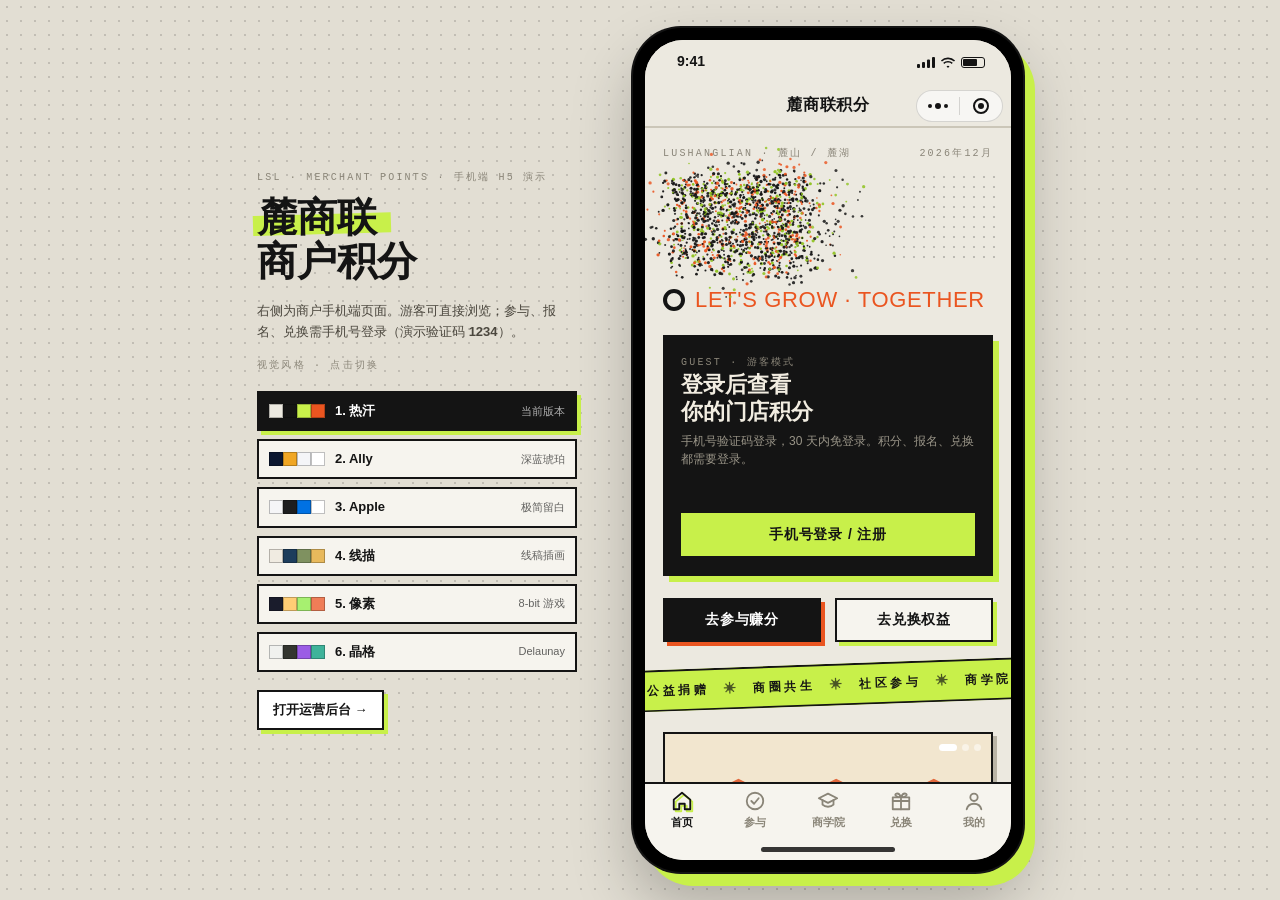
==== commit 66337435: "新增第 6 套「晶格」风格，Ally 吉祥物换成小鹿 - 晶格（参照 delaunay.jp）：灰白底、细体大字、canvas 绘制并缓慢流动的德劳内三角渐变网   与网点覆盖、(01) 编号区块标题" ====
--- a/index.html
+++ b/index.html
@@ -22,6 +22,7 @@
       <button data-theme-pick="apple"><span class="sw"><i style="background:#f5f5f7"></i><i style="background:#1d1d1f"></i><i style="background:#0071e3"></i><i style="background:#fff"></i></span>3. Apple<small>极简留白</small></button>
       <button data-theme-pick="court"><span class="sw"><i style="background:#f0ebe1"></i><i style="background:#1d3d5c"></i><i style="background:#7f9160"></i><i style="background:#e8b95c"></i></span>4. 线描<small>线稿插画</small></button>
       <button data-theme-pick="pixel"><span class="sw"><i style="background:#1a1c2c"></i><i style="background:#ffcd75"></i><i style="background:#a7f070"></i><i style="background:#ef7d57"></i></span>5. 像素<small>8-bit 游戏</small></button>
+      <button data-theme-pick="delaunay"><span class="sw"><i style="background:#f0f1ee"></i><i style="background:#33352f"></i><i style="background:#9b5de5"></i><i style="background:#3fb39a"></i></span>6. 晶格<small>Delaunay</small></button>
     </div>
     <div class="stage-links"><a href="admin.html" target="_blank">打开运营后台 →</a></div>
   </aside>
--- a/styles.css
+++ b/styles.css
@@ -529,3 +529,4 @@
   .bar.rv > i { width: var(--w); transition: none; }
   .marker::after, .hero-band, .live, .fly, .band, .tabbar button.on svg, .band-track { animation: none; }
 }
+.sec-head b i { font-style: normal; }
--- a/themes.css
+++ b/themes.css
@@ -4,6 +4,7 @@
  * apple  Apple：浅灰留白、无描边大圆角、超大粗标题、蓝色胶囊按钮、毛玻璃导航
  * court  线描：奶油底、细线稿插画、拱形标题与拱顶卡片、海军蓝 + 橄榄 / 芥末点缀
  * pixel  像素：8-bit 游戏，像素字体数字、锯齿描边、分格进度条、扫描线
+ * delaunay 晶格：参照 delaunay.jp，灰白底、细体大字、流动的德劳内三角渐变网、旋转环形按钮、浏览器窗口卡片
  */
 
 /* ================= 2. Ally ================= */
@@ -72,7 +73,7 @@
 [data-theme="ally"] .kicker { font-family: var(--f-mono); font-size: 10px; letter-spacing: .2em; color: #f0a623; }
 [data-theme="ally"] .hero-ally .hero-title { font-size: 29px; line-height: 1.2; margin: 14px 0 6px; max-width: 250px; }
 [data-theme="ally"] .hero-ally .hero-title .fx-line:last-child { color: #f0a623; }
-[data-theme="ally"] .mascot { position: absolute; right: 6px; top: 64px; width: 96px; animation: float 3.2s ease-in-out infinite; filter: drop-shadow(0 18px 24px rgba(0, 0, 0, .35)); }
+[data-theme="ally"] .mascot { position: absolute; right: 2px; top: 50px; width: 104px; animation: float 3.2s ease-in-out infinite; filter: drop-shadow(0 18px 24px rgba(0, 0, 0, .35)); }
 @keyframes float { 50% { transform: translateY(-8px) rotate(-2deg); } }
 [data-theme="ally"] .bubble { position: absolute; right: 100px; top: 132px; width: 160px; background: #fff; color: #18181b; font-size: 11px; line-height: 1.45; padding: 8px 10px; border-radius: 12px; box-shadow: 0 10px 24px rgba(0, 0, 0, .25); z-index: 2; animation: pop .4s ease 1.2s both; }
 [data-theme="ally"] .bubble small { display: block; font-family: var(--f-mono); color: #e08a12; font-size: 9px; letter-spacing: .12em; margin-bottom: 2px; }
@@ -404,3 +405,128 @@
 .stat .num .fx-line { white-space: nowrap; }
 .metrics .num { white-space: nowrap; overflow-wrap: normal; }
 [data-theme="pixel"] .reward .cost .mono { font-size: 7px; }
+
+/* ================= 6. 晶格（参照 delaunay.jp） ================= */
+[data-theme="delaunay"] {
+  --bg: #f0f1ee; --surface: #f8f8f6; --surface-2: #e4e5e1; --field: #fff;
+  --ink: #111; --ink-2: #3b3d38; --muted: #8b8d87; --line: #111; --line-soft: #d4d5d0; --shadow: transparent;
+  --accent: #33352f; --accent-2: #33352f; --hl: #9b5de5; --hl-ink: #2f8f6f;
+  --dark: #33352f; --dark-ink: #f0f1ee; --dark-line: #4a4c45; --dark-muted: #a9aba3;
+  --sec-donation: #c2417f; --sec-synergy: #7b4bc4; --sec-community: #2f9e8a; --bar-synergy: #7b4bc4;
+  --f-body: "Helvetica Neue", "Neue Haas Grotesk Display", Arial, "PingFang SC", "Hiragino Sans GB", "Microsoft YaHei", sans-serif;
+  --f-head: var(--f-body); --f-num: "Helvetica Neue", "Neue Haas Grotesk Display", Arial, sans-serif; --f-mono: "Helvetica Neue", Arial, sans-serif;
+  --head-w: 500; --head-ls: 0; --mono-ls: .08em;
+  --r: 0px; --r-lg: 0px; --bw: 0px; --card-bd: 0 solid transparent; --card-sh: none;
+  --t1: 0deg; --t2: 0deg; --t3: 0deg;
+  --btn-bg: #33352f; --btn-ink: #f0f1ee; --btn-bd: #33352f; --btn-sh: none; --btn-r: 999px;
+  --btn2-bg: transparent; --btn2-ink: #111; --btn2-sh: none;
+  --nav-bg: #f0f1ee; --tab-bg: #f0f1ee; --tab-on: #111; --tab-line: #d4d5d0;
+  --phone-sh: 12px 14px 0 #9b5de5;
+  --iri: linear-gradient(100deg, #7b4bc4, #d1499b 35%, #3fb39a 70%, #c7b23a);
+}
+[data-theme="delaunay"] .navbar { border-bottom: 1px solid #d4d5d0; }
+[data-theme="delaunay"] .navbar .title { font-weight: 500; letter-spacing: .3em; font-size: 14px; }
+[data-theme="delaunay"] .tabbar { border-top-width: 1px; }
+[data-theme="delaunay"] .tabbar svg { stroke-width: 1.4; }
+[data-theme="delaunay"] .tabbar button { font-weight: 500; }
+[data-theme="delaunay"] .tabbar button.on svg { filter: none; }
+[data-theme="delaunay"] .num { font-weight: 300; letter-spacing: -.02em; line-height: 1.05; }
+[data-theme="delaunay"] .mono { color: #3b3d38; }
+[data-theme="delaunay"] .sec-title { font-weight: 400; font-size: 30px; }
+[data-theme="delaunay"] h3, [data-theme="delaunay"] h4 { font-weight: 500; }
+[data-theme="delaunay"] .marker::after { height: 3px; bottom: -4px; left: 0; right: 0; transform: none; background: var(--iri); animation-name: draw-flat; }
+@keyframes draw-flat { from { transform: scaleX(0); } to { transform: scaleX(1); } }
+/* 区块标题：(01) 小标签 + 大号细体英文 */
+[data-theme="delaunay"] .sec-head { flex-direction: column; align-items: flex-start; gap: 2px; border-bottom: 0; padding-bottom: 0; }
+[data-theme="delaunay"] .sec-head .sn::before { content: "("; }
+[data-theme="delaunay"] .sec-head .sn::after { content: ")"; }
+[data-theme="delaunay"] .sec-head .st { display: none; }
+[data-theme="delaunay"] .sec-head .mono { font-size: 11px; text-transform: none; letter-spacing: .06em; color: #111; }
+[data-theme="delaunay"] .sec-head .mono b { font-weight: 400; color: #111; }
+[data-theme="delaunay"] .sec-head .more:not(:has(a)) { font-size: 38px; font-weight: 400; letter-spacing: -.01em; color: #111; line-height: 1.05; }
+[data-theme="delaunay"] .sec-head .more:has(a) { align-self: flex-end; margin-top: -18px; font-size: 11px; border-bottom: 1px dashed #111; padding-bottom: 2px; }
+[data-theme="delaunay"] .idx { background: none; color: #111; border: 0; top: 12px; right: 14px; font-size: 11px; font-family: var(--f-mono); }
+[data-theme="delaunay"] .idx::before { content: "("; } [data-theme="delaunay"] .idx::after { content: ")"; }
+[data-theme="delaunay"] .card { background: #f8f8f6; border-top: 1px solid #111; }
+[data-theme="delaunay"] .btn { font-weight: 500; letter-spacing: .08em; font-size: 13px; }
+[data-theme="delaunay"] .btn:not(.green):not(.ghost):not(.sm)::after { content: "↗"; font-weight: 400; margin-left: 6px; }
+[data-theme="delaunay"] .btn.green { border: 0; border-bottom: 1px dashed #111; border-radius: 0; padding-left: 2px; padding-right: 2px; }
+[data-theme="delaunay"] .btn.ghost { border: 1px solid #c8c9c4; }
+[data-theme="delaunay"] .btn:active { transform: scale(.97); }
+[data-theme="delaunay"] .chip, [data-theme="delaunay"] .status { border-width: 1px; border-radius: 999px; font-weight: 500; }
+[data-theme="delaunay"] .dot { border-radius: 50%; }
+[data-theme="delaunay"] .dot.synergy { outline: 0; }
+[data-theme="delaunay"] .bar { border: 0; height: 6px; background: #dcddd8; border-radius: 999px; }
+[data-theme="delaunay"] .bar > i.lv { background: var(--iri); }
+[data-theme="delaunay"] .band { background: transparent; color: #111; transform: none; margin: 18px -18px; border-width: 1px 0; border-style: dashed; border-color: #111; }
+[data-theme="delaunay"] .band-track { font-weight: 400; font-size: 11px; letter-spacing: .3em; }
+[data-theme="delaunay"] .rule-card li::before { content: "△"; color: #7b4bc4; font-size: 9px; top: 6px; }
+[data-theme="delaunay"] .rule-card ul, [data-theme="delaunay"] .task .foot, [data-theme="delaunay"] .contrib-row, [data-theme="delaunay"] .ledger li, [data-theme="delaunay"] .notices li, [data-theme="delaunay"] .rule-card .mine, [data-theme="delaunay"] .menu-item + .menu-item { border-style: dashed; border-color: #c8c9c4; border-width: 1px 0 0; }
+[data-theme="delaunay"] .contrib-row, [data-theme="delaunay"] .ledger li, [data-theme="delaunay"] .notices li { border-width: 0 0 1px; }
+[data-theme="delaunay"] .stat { border-top: 1px solid #111; }
+[data-theme="delaunay"] .stat .unit, [data-theme="delaunay"] .metrics .unit { color: #7b4bc4; font-weight: 500; }
+[data-theme="delaunay"] .entry { font-weight: 500; }
+[data-theme="delaunay"] .entry .ic { border-radius: 50%; border: 1px solid #111; background: transparent; box-shadow: none; }
+[data-theme="delaunay"] .entry .ic svg { stroke-width: 1.4; }
+[data-theme="delaunay"] .filters button, [data-theme="delaunay"] .topics button { border-width: 1px; border-radius: 999px; background: transparent; font-weight: 500; }
+[data-theme="delaunay"] .filters button.on, [data-theme="delaunay"] .topics button.on { background: #33352f; border-color: #33352f; color: #f0f1ee; box-shadow: none; }
+[data-theme="delaunay"] .seg { border: 1px solid #111; border-radius: 999px; }
+[data-theme="delaunay"] .seg button + button { border-left-width: 1px; }
+[data-theme="delaunay"] .seg button.on { background: #33352f; color: #f0f1ee; }
+[data-theme="delaunay"] .course .date { border: 1px solid #111; background: transparent; border-radius: 999px 999px 0 0; }
+[data-theme="delaunay"] .course .date small { color: #7b4bc4; }
+[data-theme="delaunay"] .mall-card .cover { background: var(--iri); border: 0; }
+[data-theme="delaunay"] .mall-card .cover .num, [data-theme="delaunay"] .mall-card .cover .mono { color: #fff; }
+[data-theme="delaunay"] .carousel { border: 0; }
+[data-theme="delaunay"] .ava { border: 1px solid #111; }
+[data-theme="delaunay"] .menu { border-top: 1px solid #111; }
+[data-theme="delaunay"] .field input, [data-theme="delaunay"] .field select, [data-theme="delaunay"] .field textarea { border: 0; border-bottom: 1px solid #111; background: transparent; padding-left: 2px; }
+[data-theme="delaunay"] .field input:focus, [data-theme="delaunay"] .field textarea:focus { box-shadow: none; border-bottom-color: #7b4bc4; }
+[data-theme="delaunay"] .demo-tip { background: var(--iri); color: #fff; }
+[data-theme="delaunay"] .live { background: #3fb39a; }
+/* 浏览器窗口卡片：积分卡 / 游客卡 / 商圈面板 */
+[data-theme="delaunay"] .points-card, [data-theme="delaunay"] .guest-card, [data-theme="delaunay"] .panel-box { position: relative; background: #fff; color: #111; border: 0; box-shadow: 0 22px 44px rgba(17, 17, 17, .1); transform: none; padding-top: 40px; }
+[data-theme="delaunay"] .points-card::before, [data-theme="delaunay"] .guest-card::before, [data-theme="delaunay"] .panel-box::before {
+  content: ""; position: absolute; left: 0; right: 0; top: 0; height: 24px; background: #ececea;
+  background-image: radial-gradient(circle at 12px 12px, #ff5f57 3.5px, transparent 4px), radial-gradient(circle at 25px 12px, #febc2e 3.5px, transparent 4px), radial-gradient(circle at 38px 12px, #28c840 3.5px, transparent 4px); }
+[data-theme="delaunay"] .points-card .mono, [data-theme="delaunay"] .guest-card .mono, [data-theme="delaunay"] .guest-card p { color: #8b8d87; }
+[data-theme="delaunay"] .points-card .big { color: #111; }
+[data-theme="delaunay"] .points-card .big .fx-line { background: var(--iri); -webkit-background-clip: text; background-clip: text; color: transparent; }
+[data-theme="delaunay"] .points-card .big .fxw { text-shadow: none; }
+[data-theme="delaunay"] .points-card .big small { color: #111; font-weight: 400; }
+[data-theme="delaunay"] .points-card .stats, [data-theme="delaunay"] .points-card .stats > div + div { border-color: #dcddd8; border-width: 1px; }
+[data-theme="delaunay"] .points-card .stats .num em { color: #3fb39a; }
+[data-theme="delaunay"] .points-card .lv-name { color: #111; font-weight: 400; }
+[data-theme="delaunay"] .points-card .lvbar .bar { background: #dcddd8; }
+[data-theme="delaunay"] .points-card .lvbar .mono { color: #8b8d87; }
+[data-theme="delaunay"] .guest-card .btn { background: #33352f; color: #f0f1ee; border-color: #33352f; }
+[data-theme="delaunay"] .panel-box h3 { font-weight: 400; }
+[data-theme="delaunay"] .metrics, [data-theme="delaunay"] .metrics > div + div { border-color: #dcddd8; border-width: 1px; }
+[data-theme="delaunay"] .fly.up { color: #3fb39a; }
+[data-theme="delaunay"] .lead-box { background: #33352f; border: 0; box-shadow: none; }
+[data-theme="delaunay"] .lead-box h3 { font-weight: 400; font-size: 28px; }
+[data-theme="delaunay"] .lead-box .field input, [data-theme="delaunay"] .lead-box .field select, [data-theme="delaunay"] .lead-box .field textarea { background: transparent; border: 0; border-bottom: 1px solid #6a6c65; }
+[data-theme="delaunay"] .lead-box .btn { background: #f0f1ee; color: #111; border-color: #f0f1ee; }
+[data-theme="delaunay"] .lead-done .num { background: var(--iri); -webkit-background-clip: text; background-clip: text; color: transparent; }
+[data-theme="delaunay"] .footer-note { background: #33352f; margin: 30px -18px -28px; padding: 26px 18px 30px; border: 0; }
+[data-theme="delaunay"] .footer-note .mono { color: #a9aba3; }
+/* 晶格 Hero：流动三角网 + 细体大字 + 旋转环形按钮 */
+[data-theme="delaunay"] .hero-delaunay { min-height: 330px; }
+[data-theme="delaunay"] .dl-head { display: flex; justify-content: space-between; font-size: 10px; letter-spacing: .3em; color: #111; }
+[data-theme="delaunay"] .dl-art { position: absolute; top: 34px; left: 56px; right: -18px; height: 250px; z-index: -1; overflow: hidden; animation: fadein 1.2s ease both; }
+@keyframes fadein { from { opacity: 0; } to { opacity: 1; } }
+[data-theme="delaunay"] .dl-art canvas { width: 100%; height: 100%; display: block; }
+[data-theme="delaunay"] .halftone { position: absolute; inset: 0; background: radial-gradient(rgba(255, 255, 255, .26) .8px, transparent 1.3px) 0 0 / 4px 4px; }
+[data-theme="delaunay"] .hero-delaunay .hero-title { font-size: 60px; font-weight: 400; line-height: 1.04; margin: 44px 0 0; letter-spacing: .02em; }
+[data-theme="delaunay"] .dl-en { font-size: 22px; font-weight: 400; margin-top: 8px; letter-spacing: .01em; }
+[data-theme="delaunay"] .dl-copy { font-size: 11px; line-height: 1.8; width: 176px; margin: 12px 0 0 auto; padding: 8px 10px; background: rgba(240, 241, 238, .88); color: #111; }
+[data-theme="delaunay"] .dl-ring { position: absolute; left: 0; top: 236px; width: 112px; height: 112px; }
+[data-theme="delaunay"] .dl-ring svg { position: absolute; inset: 0; width: 100%; height: 100%; animation: spin 18s linear infinite; overflow: visible; }
+[data-theme="delaunay"] .dl-ring text { font-size: 8.6px; letter-spacing: 1.2px; fill: #111; font-family: var(--f-mono); }
+[data-theme="delaunay"] .dl-ring span { position: absolute; inset: 20px; border-radius: 50%; background: #33352f; color: #f0f1ee; display: flex; align-items: center; justify-content: center; font-size: 12px; letter-spacing: .08em; transition: transform .2s; }
+[data-theme="delaunay"] .dl-ring:active span { transform: scale(.94); }
+@keyframes spin { to { transform: rotate(360deg); } }
+[data-theme="delaunay"] .hero-delaunay .store-line { margin-top: 70px; border-top: 1px dashed #111; }
+[data-theme="delaunay"] .hero-delaunay .guest-card { margin-top: 70px; }
+[data-theme="delaunay"] .hero-delaunay .hero-actions { display: none; }
+@media (prefers-reduced-motion: reduce) { [data-theme="delaunay"] .dl-ring svg { animation: none; } }
